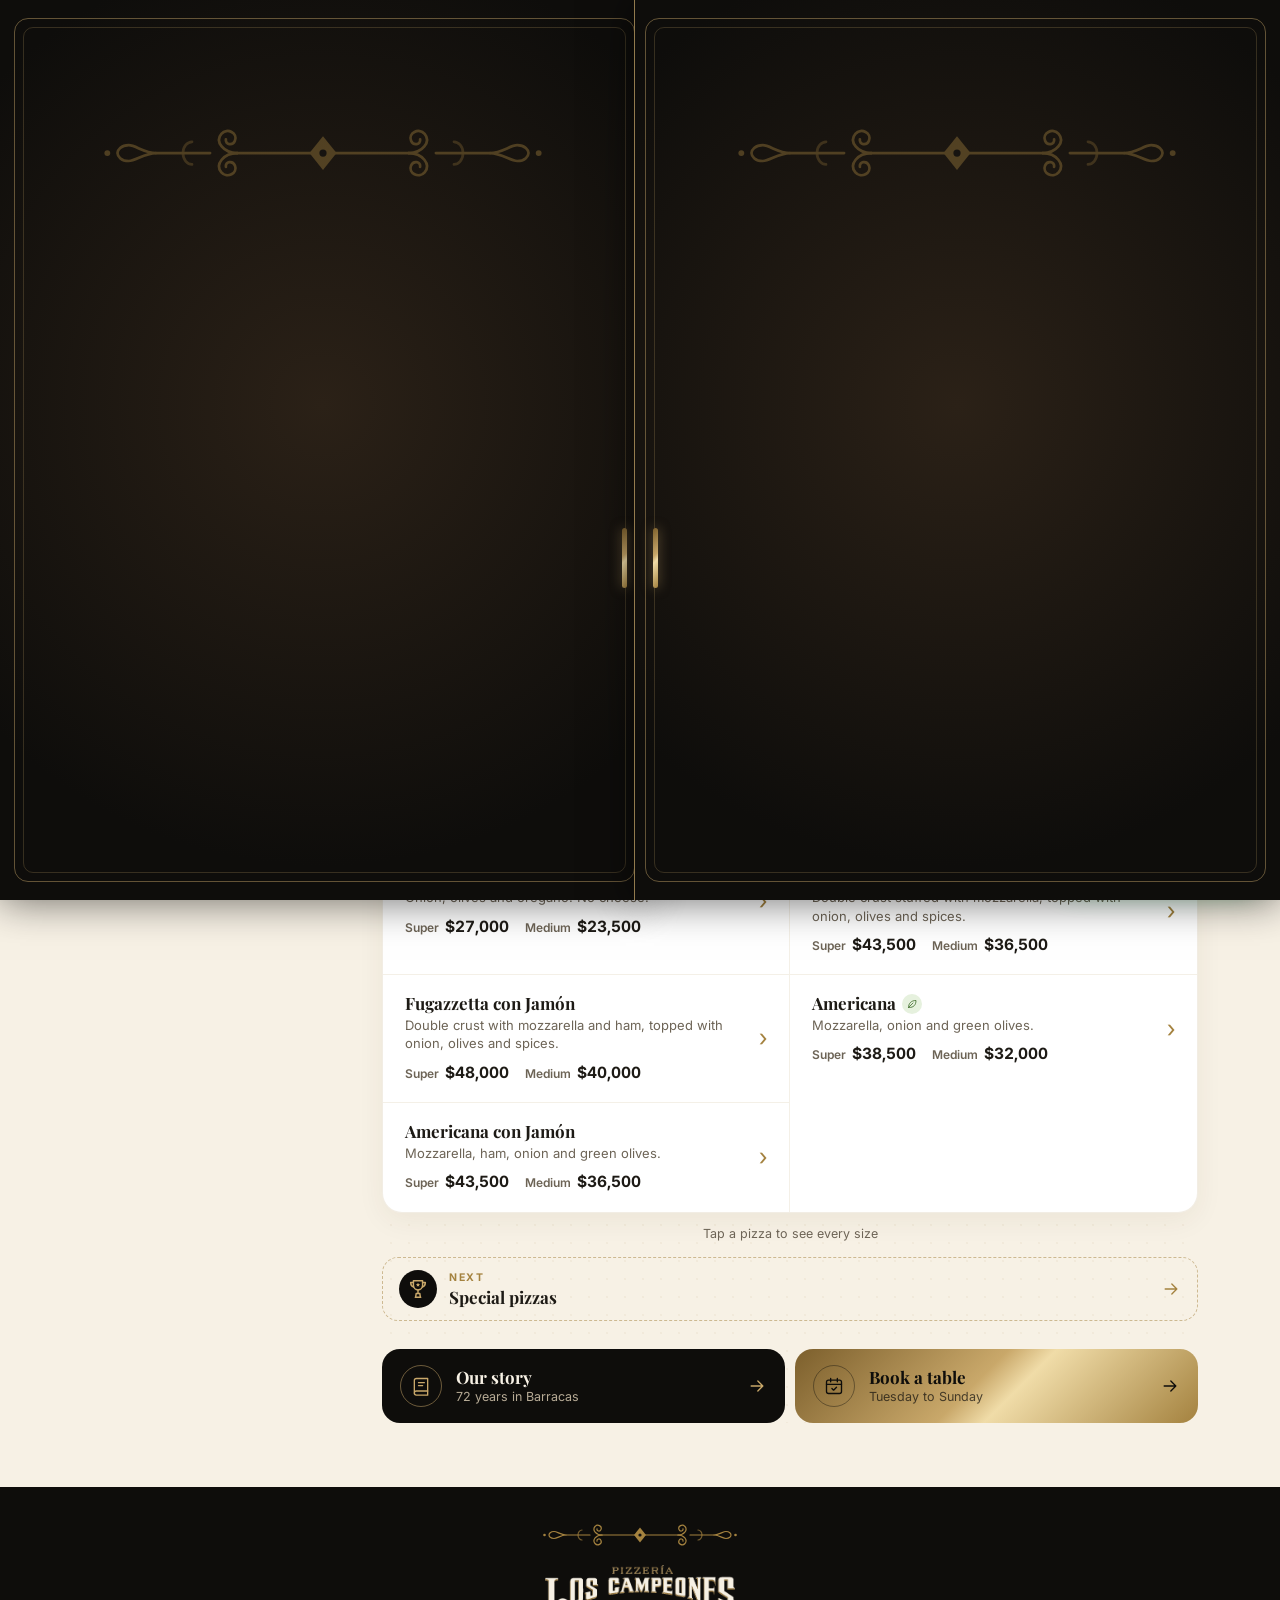
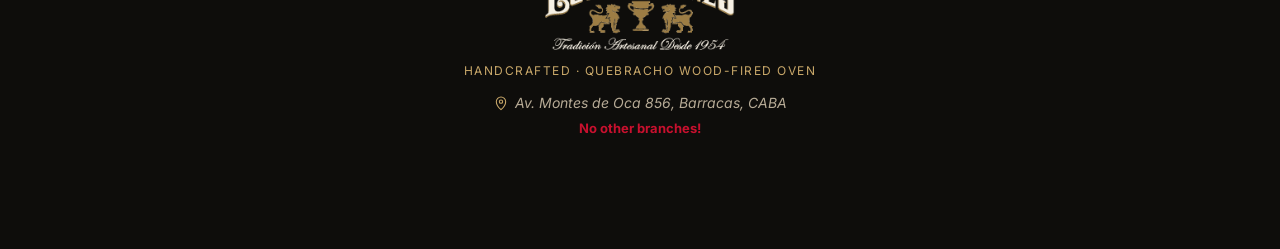
==== index.html @ a384d8ac "Primera versión carta Los Campeones" ====
<!DOCTYPE html>
<html lang="es">
<head>
  <meta charset="UTF-8" />
  <meta name="viewport" content="width=device-width, initial-scale=1.0, viewport-fit=cover" />
  <title>Pizzería Los Campeones · Pizza a la piedra en Barracas desde 1954 | Carta</title>
  <meta name="description" content="Carta de Pizzería Los Campeones, Barracas (CABA). Pizza a la piedra y al molde en horno a leña de quebracho desde 1954. Empanadas, calzones, fainá, menú del mediodía, delivery y reservas." />
  <link rel="canonical" href="https://www.pizzerialoscampeones.com/" />
  <meta name="robots" content="index, follow" />
  <meta name="theme-color" content="#0e0d0b" />

  <!-- Compartir en redes y WhatsApp -->
  <meta property="og:type" content="restaurant.restaurant" />
  <meta property="og:site_name" content="Pizzería Los Campeones" />
  <meta property="og:title" content="Pizzería Los Campeones · Tradición artesanal desde 1954" />
  <meta property="og:description" content="Pizza a la piedra y al molde en horno a leña de quebracho. Av. Montes de Oca 856, Barracas." />
  <meta property="og:url" content="https://www.pizzerialoscampeones.com/" />
  <meta property="og:image" content="https://www.pizzerialoscampeones.com/img/og-image.jpg" />
  <meta property="og:image:width" content="1200" />
  <meta property="og:image:height" content="630" />
  <meta property="og:locale" content="es_AR" />
  <meta property="og:locale:alternate" content="en_US" />
  <meta property="og:locale:alternate" content="pt_BR" />
  <meta name="twitter:card" content="summary_large_image" />

  <link rel="icon" type="image/png" href="img/favicon.png" />
  <link rel="apple-touch-icon" href="img/apple-touch-icon.png" />
  <link rel="manifest" href="manifest.webmanifest" />
  <link rel="preload" as="image" href="img/logo-negativo.png" />

  <link rel="preconnect" href="https://fonts.googleapis.com" />
  <link rel="preconnect" href="https://fonts.gstatic.com" crossorigin />
  <link href="https://fonts.googleapis.com/css2?family=Playfair+Display:wght@600;700;800&family=Pinyon+Script&family=Inter:wght@400;500;600;700&display=swap" rel="stylesheet" />
  <link rel="stylesheet" href="css/styles.css" />

  <!-- Datos estructurados para Google (ficha del restaurante) -->
  <script type="application/ld+json">
  {
    "@context": "https://schema.org",
    "@type": "Restaurant",
    "@id": "https://www.pizzerialoscampeones.com/#restaurant",
    "name": "Pizzería Los Campeones",
    "slogan": "Tradición Artesanal Desde 1954",
    "description": "Pizzería tradicional de Barracas desde 1954. Pizza a la piedra y al molde en horno a leña de quebracho, empanadas, calzones y fainá.",
    "url": "https://www.pizzerialoscampeones.com/",
    "logo": "https://www.pizzerialoscampeones.com/img/logo.png",
    "image": "https://www.pizzerialoscampeones.com/img/og-image.jpg",
    "telephone": "+54 11 4301-7813",
    "email": "pizzerialoscampeones@gmail.com",
    "foundingDate": "1954",
    "servesCuisine": ["Pizza", "Cocina argentina", "Empanadas"],
    "priceRange": "$$",
    "currenciesAccepted": "ARS",
    "paymentAccepted": "Efectivo, Tarjeta de débito, Tarjeta de crédito",
    "hasMenu": "https://www.pizzerialoscampeones.com/#carta",
    "acceptsReservations": "https://www.pizzerialoscampeones.com/reservar.html",
    "address": {
      "@type": "PostalAddress",
      "streetAddress": "Av. Montes de Oca 856",
      "addressLocality": "Barracas",
      "addressRegion": "Ciudad Autónoma de Buenos Aires",
      "addressCountry": "AR"
    },
    "hasMap": "https://maps.google.com/?q=Av.+Montes+de+Oca+856,+Barracas,+CABA",
    "openingHoursSpecification": [{
      "@type": "OpeningHoursSpecification",
      "dayOfWeek": ["Tuesday", "Wednesday", "Thursday", "Friday", "Saturday", "Sunday"],
      "opens": "08:00",
      "closes": "23:59"
    }]
  }
  </script>
</head>
<body class="locked page-menu">
  <a class="skip-link" href="#menu">Ir a la carta</a>

  <!-- ========== PUERTAS DE APERTURA (sobre la carga) ========== -->
  <div id="gate" class="gate" aria-hidden="true">
    <div class="gate-door gate-l"><span class="door-frame"></span><span class="door-filete" data-filete></span></div>
    <div class="gate-door gate-r"><span class="door-frame"></span><span class="door-filete" data-filete></span></div>
  </div>

  <!-- ========== PANTALLA 0 · CARGA ========== -->
  <div id="splash" class="splash" aria-hidden="true">
    <canvas class="ember-canvas" data-embers="strong"></canvas>
    <div class="shine-logo">
      <img src="img/logo-negativo.png" alt="" width="420" height="189" />
      <span class="shine"></span>
    </div>
  </div>

  <!-- ========== PANTALLA 1 · IDIOMAS ========== -->
  <section id="lang-screen" class="lang-screen" aria-label="Elegí tu idioma">
    <canvas class="ember-canvas" data-embers="strong" aria-hidden="true"></canvas>
    <img class="lang-logo" src="img/logo-negativo.png" alt="Pizzería Los Campeones" width="250" height="112" />
    <div class="lang-filete" data-filete></div>
    <p class="lang-title" id="lang-title"></p>
    <div class="lang-options" id="lang-options"></div>
  </section>

  <div id="doors" class="doors" aria-hidden="true">
    <div class="door door-l"><span class="door-frame"></span><span class="door-filete" data-filete></span></div>
    <div class="door door-r"><span class="door-frame"></span><span class="door-filete" data-filete></span></div>
    <img class="doors-logo" src="img/logo-negativo.png" alt="" width="320" height="144" />
  </div>

  <!-- Brasas delicadas de fondo en la carta -->
  <canvas class="ember-canvas ember-bg" data-embers="soft" aria-hidden="true"></canvas>

  <!-- ========== PANTALLA 2 · CARTA ========== -->
  <div id="app" class="app">
    <div id="scroll-bar" class="scroll-bar"></div>
    <header class="topbar" id="topbar"></header>

    <div class="menu-shell">
      <nav class="cats" id="cats" aria-label="Categorías de la carta">
        <div class="cats-track" id="cats-track" role="tablist"></div>
        <span class="cats-indicator" id="cats-indicator"></span>
      </nav>

      <main class="menu-panel" id="main">
        <h1 class="sr-only" data-i18n="h1">Pizzería Los Campeones · Carta</h1>
        <div class="subcats" id="subcats" role="tablist"></div>
        <div class="panel" id="panel" role="tabpanel" aria-live="polite">
          <header class="panel-head">
            <span class="panel-icon" id="panel-icon"></span>
            <div class="panel-titles">
              <h2 id="panel-title">Pizzas clásicas</h2>
              <p id="panel-note"></p>
            </div>
          </header>
          <div class="style-toggle" id="style-toggle" role="radiogroup"></div>
          <ul class="rows" id="rows"></ul>
          <p class="tap-hint" id="tap-hint" data-i18n="tapHint"></p>
          <button class="next-cat" id="next-cat"></button>
        </div>

        <div class="access">
          <a href="nosotros.html" class="access-card">
            <span class="access-ico" data-icon="book"></span>
            <span><b data-i18n="accessStory"></b><small data-i18n="accessStorySub"></small></span>
            <span class="access-arrow" data-icon="arrow"></span>
          </a>
          <a href="reservar.html" class="access-card access-gold access-book">
            <span class="access-ico" data-icon="calendar"></span>
            <span><b data-i18n="accessBook"></b><small data-i18n="accessBookSub"></small></span>
            <span class="access-arrow" data-icon="arrow"></span>
          </a>
        </div>
      </main>
    </div>

    <footer class="footer">
      <div data-filete class="footer-filete"></div>
      <img src="img/logo-negativo.png" alt="Pizzería Los Campeones" class="footer-logo" width="190" height="85" loading="lazy" />
      <p class="footer-note" data-i18n="footerNote"></p>
      <address class="footer-addr"><span data-icon="pin"></span><span id="footer-addr"></span></address>
      <p class="footer-small" data-i18n="noBranches"></p>
    </footer>

    <a class="wa-float" id="wa-float" target="_blank" rel="noopener" aria-label="WhatsApp">
      <span data-icon="whatsapp"></span><span class="wa-label" data-i18n="order"></span>
    </a>
    <nav class="bottom-nav" id="bottom-nav" aria-label="Navegación"></nav>
  </div>

  <!-- Ficha de la pizza -->
  <div class="sheet-bg" id="sheet-bg"></div>
  <div class="sheet" id="sheet" role="dialog" aria-modal="true" aria-label="Detalle"></div>

  <script src="js/data.js"></script>
  <script src="js/i18n.js"></script>
  <script src="js/icons.js"></script>
  <script src="js/common.js"></script>
  <script src="js/cart.js"></script>
  <script src="js/app.js"></script>
</body>
</html>
---- css/styles.css ----
/* =====================================================================
   PIZZERÍA LOS CAMPEONES · Estilos
   Negro y dorado (del logo) · rojo sólo en detalles · fileteado porteño
   ===================================================================== */
:root {
  --black: #0e0d0b;
  --black-2: #17140f;
  --ink: #1d1a15;
  --gold: #a4823f;
  --gold-2: #c9a86a;
  --gold-3: #e9d3a0;
  --gold-soft: #f1e6cc;
  --cream: #f7f1e5;
  --paper: #fbf8f1;
  --white: #ffffff;
  --muted: #6d6456;
  --muted-dark: #b7ab96;
  --red: #c8102e;
  --wa: #25d366;
  --radius: 18px;
  --top-h: 60px;
  --cats-h: 54px;
  --serif: "Playfair Display", Georgia, serif;
  --script: "Pinyon Script", cursive;
  --body: "Inter", system-ui, -apple-system, sans-serif;
  --ease: cubic-bezier(.2, .8, .2, 1);
  --gold-grad: linear-gradient(135deg, #7c5f2c 0%, #c9a86a 45%, #f0dca8 55%, #a4823f 100%);
}

* { box-sizing: border-box; margin: 0; padding: 0; }
html { -webkit-tap-highlight-color: transparent; scroll-padding-top: 130px; }
body { font-family: var(--body); color: var(--ink); background: var(--cream); line-height: 1.5; overflow-x: hidden; -webkit-font-smoothing: antialiased; }
body.locked { overflow: hidden; height: 100vh; }
img { max-width: 100%; display: block; }
a { color: inherit; text-decoration: none; }
button { font: inherit; color: inherit; }
svg { display: block; }

/* Fondo crema con textura de papel muy sutil */
.page-menu main, .about, .res-main {
  background-image: radial-gradient(rgba(164,130,63,.06) 1px, transparent 1px);
  background-size: 18px 18px;
}

/* ===================== PANTALLA 0 · CARGA ===================== */
.splash {
  position: fixed; inset: 0; z-index: 100; display: grid; place-items: center;
  background: radial-gradient(circle at 50% 55%, #2b2117 0%, var(--black) 65%);
  transition: opacity .5s var(--ease), transform .5s var(--ease);
}
.splash.out { opacity: 0; transform: scale(1.06); pointer-events: none; }
.shine-logo { position: relative; width: min(420px, 78vw); isolation: isolate; overflow: hidden; animation: logoIn .6s var(--ease) both; }
.shine-logo img { width: 100%; }
.shine {
  position: absolute; inset: 0;
  background: linear-gradient(105deg, transparent 35%, rgba(255, 226, 150, .95) 50%, transparent 65%);
  mix-blend-mode: color-dodge; transform: translateX(-120%);
  animation: shine .9s .15s var(--ease) forwards;
}

/* Brasas */
.embers { position: absolute; inset: 0; overflow: hidden; pointer-events: none; }
.embers::before, .embers::after {
  content: ""; position: absolute; left: 0; right: 0; bottom: -10px; height: 200%;
  background-image:
    radial-gradient(2px 2px at 12% 90%, #ffb347 60%, transparent), radial-gradient(1.5px 1.5px at 28% 70%, #ff8c2a 60%, transparent),
    radial-gradient(2px 2px at 47% 95%, #ffc56b 60%, transparent), radial-gradient(1.5px 1.5px at 63% 80%, #ff9d3b 60%, transparent),
    radial-gradient(2px 2px at 81% 88%, #ffb347 60%, transparent), radial-gradient(1.5px 1.5px at 92% 75%, #ff8c2a 60%, transparent);
  animation: embers 7s linear infinite; opacity: .6;
}
.embers::after { animation-duration: 10s; animation-delay: -4s; opacity: .35; transform: scaleX(-1); }

/* ===================== PANTALLA 1 · IDIOMAS ===================== */
.lang-screen {
  position: fixed; inset: 0; z-index: 90;
  display: flex; flex-direction: column; align-items: center; justify-content: center;
  gap: 14px; padding: 24px 16px;
  background: radial-gradient(circle at 50% 28%, #2b2117 0%, var(--black) 70%);
  color: var(--cream); opacity: 0; visibility: hidden;
  transition: opacity .45s var(--ease), transform .7s var(--ease);
}
.lang-screen.in { opacity: 1; visibility: visible; }
.lang-screen.out { opacity: 0; transform: scale(1.04); pointer-events: none; }
.lang-screen > * { position: relative; }

.lang-logo { width: min(250px, 58vw); opacity: 0; }
.lang-filete { width: 170px; color: var(--gold); opacity: 0; }
.lang-title { font-size: 12px; font-weight: 600; letter-spacing: 4px; text-transform: uppercase; color: var(--gold-2); opacity: 0; margin-bottom: 6px; }
.lang-screen.in .lang-logo { animation: rise .6s var(--ease) forwards; }
.lang-screen.in .lang-filete { animation: rise .6s .08s var(--ease) forwards; }
.lang-screen.in .lang-title { animation: rise .5s .14s var(--ease) forwards; }

.lang-options { display: flex; flex-direction: column; gap: 12px; width: 100%; max-width: 420px; }
.lang-opt {
  --fill-ms: 1150ms;
  position: relative; display: flex; align-items: center; gap: 14px;
  height: 70px; padding: 0 20px;
  border: 1.5px solid rgba(201, 168, 106, .3); border-radius: var(--radius);
  background: rgba(255, 255, 255, .035);
  font-size: 20px; font-weight: 600; letter-spacing: .3px;
  cursor: pointer; overflow: hidden; opacity: 0;
  transition: border-color .25s, background .25s, transform .2s, opacity .35s;
}
.lang-screen.in .lang-opt { animation: rise .5s calc(.22s + var(--i) * .08s) var(--ease) forwards; }
.lang-opt.suggested { border-color: rgba(201, 168, 106, .75); }
.lang-opt > *:not(.fill) { position: relative; z-index: 1; }

/* Bandera: sólo al pasar el mouse / apoyar el dedo */
.lang-flag {
  width: 34px; height: 23px; border-radius: 4px; overflow: hidden; flex: none;
  box-shadow: 0 2px 8px rgba(0,0,0,.45);
  transform: translateX(-56px) rotate(-14deg); opacity: 0;
  transition: transform .4s var(--ease), opacity .25s;
}
.lang-flag svg { width: 100%; height: 100%; }
.lang-name { transform: translateX(-48px); transition: transform .4s var(--ease); }
.lang-arrow { margin-inline-start: auto; font-size: 26px; color: var(--gold-2); transition: transform .25s, opacity .2s; }
.lang-opt:hover, .lang-opt:focus-visible { border-color: var(--gold); outline: none; background: rgba(164,130,63,.1); }
.lang-opt:hover .lang-flag, .lang-opt:focus-visible .lang-flag, .lang-opt:active .lang-flag, .lang-opt.picked .lang-flag { transform: none; opacity: 1; }
.lang-opt:hover .lang-name, .lang-opt:focus-visible .lang-name, .lang-opt:active .lang-name, .lang-opt.picked .lang-name { transform: none; }
.lang-opt:hover .lang-arrow { transform: translateX(4px); }
.lang-opt:active { transform: scale(.985); }

/* ---- La copa que se llena ---- */
.fill { position: absolute; inset: 0; z-index: 0; pointer-events: none; overflow: hidden; border-radius: inherit; }
/* líquido dorado que sube desde abajo, con ola arriba */
.fill::before {
  content: ""; position: absolute; left: 0; right: 0; bottom: 0; height: 100%;
  background: linear-gradient(180deg, rgba(240,220,168,.95), rgba(164,130,63,.95) 40%, #6f5426);
  transform: translateY(101%);
  transition: transform var(--fill-ms) cubic-bezier(.55, .1, .3, 1);
}
.fill-wave {
  position: absolute; left: -50%; width: 200%; height: 14px; bottom: 0;
  background: radial-gradient(10px 7px at 10px 7px, rgba(240,220,168,.95) 98%, transparent) 0 0 / 20px 14px repeat-x;
  transform: translateY(0);
  transition: bottom var(--fill-ms) cubic-bezier(.55, .1, .3, 1);
  animation: waveX .8s linear infinite; opacity: 0;
}
.lang-opt.picked .fill::before { transform: translateY(0); }
.lang-opt.picked .fill-wave { bottom: calc(100% - 7px); opacity: 1; }
.lang-opt.full .fill-wave { opacity: 0; transition: opacity .2s; }
.lang-opt.picked { color: var(--black); border-color: var(--gold-3); box-shadow: 0 0 0 1px rgba(233,211,160,.4), 0 10px 40px rgba(201,168,106,.35); transform: scale(1.03); }
.lang-opt.picked .lang-arrow { opacity: 0; }
.lang-opt.picked .lang-flag { animation: wave .7s ease-in-out; }

.lang-cup {
  position: absolute !important; right: 14px; top: 50%; width: 46px; height: 46px;
  transform: translateY(-50%) scale(.4); opacity: 0;
  transition: transform .45s var(--ease), opacity .3s;
}
.lang-opt.picked .lang-cup { transform: translateY(-50%) scale(1); opacity: 1; }
.trophy { width: 100%; height: 100%; color: var(--black); overflow: visible; }
.trophy .liquid { transform: translateY(58px); transition: transform var(--fill-ms) cubic-bezier(.55, .1, .3, 1); }
.lang-opt.picked .trophy .liquid { transform: translateY(6px); }
.trophy .wave { animation: waveCup .9s linear infinite; }
.trophy .bubbles circle { opacity: 0; }
.lang-opt.picked .trophy .bubbles circle { animation: bubble 1s ease-in infinite; }
.lang-opt.picked .trophy .bubbles circle:nth-child(2) { animation-delay: .3s; }
.lang-opt.picked .trophy .bubbles circle:nth-child(3) { animation-delay: .55s; }
.lang-opt.picked .trophy .bubbles circle:nth-child(4) { animation-delay: .8s; }
.trophy .gleam { opacity: 0; }
.lang-opt.full .trophy .gleam { animation: gleam .5s ease forwards; }
.lang-opt.full .trophy { animation: cupPop .45s var(--ease); }

/* tres estrellas (★★★) que aparecen al llenarse */
.cup-stars { position: absolute; left: 50%; top: -14px; display: flex; gap: 2px; transform: translateX(-50%); }
.cup-stars svg { width: 10px; height: 10px; color: var(--black); opacity: 0; transform: scale(0) translateY(6px); }
.lang-opt.full .cup-stars svg { animation: starPop .4s var(--ease) forwards; }
.lang-opt.full .cup-stars svg:nth-child(2) { animation-delay: .08s; }
.lang-opt.full .cup-stars svg:nth-child(3) { animation-delay: .16s; }
.cup-burst { position: absolute; inset: -10px; border-radius: 50%; border: 2px solid var(--gold-3); opacity: 0; }
.lang-opt.full .cup-burst { animation: burst .55s var(--ease); }
.lang-opt.full { animation: flash .35s ease; }

.lang-options.choosing .lang-opt:not(.picked) { opacity: .2 !important; transform: scale(.96); filter: blur(1px); }

/* ===================== PANTALLA 2 · CARTA ===================== */
.app.in:not(.no-anim) .topbar { animation: dropIn .6s .15s var(--ease) both; }
.app.in:not(.no-anim) .cats { animation: dropIn .6s .25s var(--ease) both; }

.scroll-bar {
  position: fixed; top: 0; left: 0; right: 0; height: 3px; z-index: 60;
  background: var(--gold-grad); transform-origin: left; transform: scaleX(0);
}

/* Cabecera */
.topbar {
  position: sticky; top: 0; z-index: 50;
  display: flex; align-items: center; gap: 8px;
  height: var(--top-h); padding: 0 12px 0 16px;
  background: rgba(14, 13, 11, .95); backdrop-filter: blur(12px); color: var(--cream);
}
.top-logo { position: relative; overflow: hidden; flex: none; }
.top-logo img { height: 40px; width: auto; }
.top-logo::after {
  content: ""; position: absolute; inset: 0;
  background: linear-gradient(105deg, transparent 40%, rgba(255,236,190,.55) 50%, transparent 60%);
  transform: translateX(-120%); animation: shineLoop 7s 2s infinite;
}
.top-status { margin-inline-start: auto; min-width: 0; }
.status { display: inline-flex; align-items: center; gap: 6px; font-size: 12px; color: var(--muted-dark); white-space: nowrap; }
.status i { width: 8px; height: 8px; border-radius: 50%; flex: none; }
.status b { color: var(--cream); font-weight: 600; }
.status.is-open i { background: #3ddc84; box-shadow: 0 0 0 0 rgba(61,220,132,.6); animation: dot 2s infinite; }
.status.is-closed i { background: var(--red); }
@media (max-width: 460px) { .status > span { display: none; } }

.icon-btn {
  width: 40px; height: 40px; border-radius: 50%; flex: none;
  display: grid; place-items: center; cursor: pointer;
  background: rgba(255,255,255,.07); color: var(--gold-2); border: 1px solid rgba(201,168,106,.25);
}
.icon-btn svg { width: 18px; height: 18px; }

/* Selector de idioma */
.lang-picker { position: relative; flex: none; }
.lp-current {
  display: flex; align-items: center; gap: 6px; height: 40px; padding: 0 12px;
  border-radius: 999px; border: 1px solid rgba(201,168,106,.5); background: transparent; color: var(--cream);
  font-weight: 600; font-size: 13px; cursor: pointer;
}
.lp-flag { width: 22px; height: 15px; border-radius: 3px; overflow: hidden; display: inline-block; flex: none; }
.lp-flag svg { width: 100%; height: 100%; }
.lp-caret { font-size: 10px; transition: transform .2s; opacity: .7; }
.lang-picker.open .lp-caret { transform: rotate(180deg); }
.lp-menu {
  position: absolute; right: 0; top: calc(100% + 8px); min-width: 180px; z-index: 5;
  background: var(--white); color: var(--ink); border-radius: 14px; padding: 6px;
  box-shadow: 0 16px 40px rgba(0,0,0,.25);
  opacity: 0; transform: translateY(-8px) scale(.96); transform-origin: top right;
  pointer-events: none; transition: all .2s var(--ease);
}
.lang-picker.open .lp-menu { opacity: 1; transform: none; pointer-events: auto; }
.lp-menu button {
  display: flex; align-items: center; gap: 10px; width: 100%; padding: 11px 12px;
  border: none; background: none; border-radius: 10px; font-size: 15px; font-weight: 500; cursor: pointer; text-align: left;
}
.lp-menu button:hover { background: var(--cream); }
.lp-menu button.active { background: var(--gold-soft); font-weight: 700; }

/* Barra de categorías */
.cats {
  position: sticky; top: var(--top-h); z-index: 40; height: var(--cats-h);
  background: rgba(14, 13, 11, .95); backdrop-filter: blur(12px);
  border-bottom: 1px solid rgba(201,168,106,.2);
}
.cats-track { display: flex; gap: 4px; height: 100%; align-items: center; padding: 0 12px; overflow-x: auto; scrollbar-width: none; }
.cats-track::-webkit-scrollbar { display: none; }
.cat {
  display: flex; align-items: center; gap: 7px; flex: none;
  height: 38px; padding: 0 14px; border: none; border-radius: 999px; background: none;
  font-weight: 600; font-size: 14px; color: var(--muted-dark); cursor: pointer;
  position: relative; z-index: 1; transition: color .25s;
}
.cat i { width: 18px; height: 18px; display: block; }
.cat i svg { width: 100%; height: 100%; }
.cat.active { color: var(--black); }
.cats-indicator {
  position: absolute; left: 0; top: 8px; height: 38px; border-radius: 999px;
  background: var(--gold-grad); box-shadow: 0 0 16px rgba(201,168,106,.4);
  transition: transform .4s var(--ease), width .4s var(--ease);
}
.cats-divider { flex: none; width: 1px; height: 24px; margin: 0 8px; background: rgba(201,168,106,.35); }
.cat-link { border: 1px solid rgba(201,168,106,.55); color: var(--gold-2); }
.cat-link:hover { background: rgba(164,130,63,.15); }
.cat-book { background: rgba(164,130,63,.18); }

/* Cabecera de la carta + podio */
.menu-hero {
  position: relative; overflow: hidden;
  background: radial-gradient(circle at 50% 0%, #2b2117 0%, var(--black) 60%);
  color: var(--cream); padding: 22px 0 34px; border-radius: 0 0 32px 32px;
}
.menu-hero > * { position: relative; }
.menu-hero-script { font: 46px/1.05 var(--script); color: var(--gold-2); text-align: center; }
.hero-filete { width: 190px; margin: 6px auto 0; color: var(--gold); }
.hero-banners { width: min(760px, 100% - 32px); margin: 14px auto 0; display: grid; gap: 8px; }
.hero-banners:empty { display: none; }
.banner {
  display: flex; align-items: center; gap: 10px; width: 100%;
  padding: 12px 16px; border-radius: 14px; font-weight: 600; font-size: 14px; text-align: left;
  border: 1px solid rgba(201,168,106,.4); background: rgba(164,130,63,.14); color: var(--gold-3); cursor: pointer;
  position: relative; overflow: hidden;
}
.banner i { width: 20px; height: 20px; flex: none; }
.banner span { margin-inline-start: auto; font-size: 20px; }
.banner::after {
  content: ""; position: absolute; inset: 0;
  background: linear-gradient(105deg, transparent 40%, rgba(233,211,160,.25) 50%, transparent 60%);
  animation: shineLoop 5s infinite;
}
.banner-promo { border-color: rgba(200,16,46,.5); background: rgba(200,16,46,.15); color: #ffd9d9; cursor: default; }

.podium-head { display: flex; align-items: center; gap: 12px; width: min(760px, 100% - 32px); margin: 26px auto 16px; }
.podium-icon { width: 40px; height: 40px; padding: 8px; border-radius: 50%; border: 1px solid rgba(201,168,106,.5); color: var(--gold-2); flex: none; }
.podium-head h2 { font: 700 24px/1.1 var(--serif); color: var(--cream); }
.podium-head p { font-size: 13px; color: var(--muted-dark); }

.podium {
  display: grid; grid-template-columns: 1fr 1.15fr 1fr; align-items: end; gap: 10px;
  width: min(560px, 100% - 24px); margin: 0 auto;
}
.step {
  display: flex; flex-direction: column; align-items: center; text-align: center;
  background: none; border: none; cursor: pointer; color: var(--cream);
  opacity: 0; animation: rise .6s calc(.4s + var(--i) * .12s) var(--ease) forwards;
}
.app.no-anim .step { animation-delay: 0s; }
.step-photo { position: relative; width: 100%; aspect-ratio: 1; margin-bottom: 8px; }
.step-photo .ph { width: 100%; height: 100%; border-radius: 50%; box-shadow: 0 0 0 2px var(--black), 0 0 0 3.5px var(--gold); transition: transform .3s var(--ease); }
.step:hover .ph { transform: translateY(-4px) rotate(-3deg); }
.medal {
  position: absolute; right: -2px; top: -2px; width: 32px; height: 32px; border-radius: 50%;
  display: grid; place-items: center; font: 800 12px var(--serif); color: var(--black);
  box-shadow: 0 4px 10px rgba(0,0,0,.4), inset 0 0 0 2px rgba(255,255,255,.35);
}
.medal-1 { background: linear-gradient(135deg, #fff1bd, #d9ae4a 50%, #9b7424); width: 38px; height: 38px; font-size: 14px; }
.medal-2 { background: linear-gradient(135deg, #ffffff, #c4c7cc 50%, #83878e); }
.medal-3 { background: linear-gradient(135deg, #ffd9b8, #c27d45 50%, #7d4a22); }
.step-name { font: 700 14px/1.2 var(--serif); }
.step-price { font-size: 12px; color: var(--gold-2); font-weight: 600; margin-top: 2px; }
.step-base {
  display: grid; place-items: center; width: 100%; margin-top: 10px;
  background: linear-gradient(180deg, rgba(164,130,63,.35), rgba(164,130,63,.08));
  border: 1px solid rgba(201,168,106,.35); border-bottom: none; border-radius: 10px 10px 0 0;
  font: 800 20px var(--serif); color: var(--gold-2);
}
.step-1 .step-base { height: 64px; }
.step-2 .step-base { height: 44px; }
.step-3 .step-base { height: 30px; }
.step-1 .step-name { font-size: 16px; }

/* Carta */
.menu-main { width: min(820px, 100%); margin: 0 auto; padding: 8px 16px 110px; }
.menu-section { padding-top: 34px; }
.menu-title { display: flex; align-items: center; gap: 12px; padding-bottom: 12px; margin-bottom: 14px; border-bottom: 1px solid rgba(164,130,63,.3); position: relative; }
.menu-title::after { content: ""; position: absolute; left: 0; bottom: -2px; width: 60px; height: 3px; border-radius: 2px; background: var(--gold-grad); }
.mt-icon { width: 42px; height: 42px; padding: 9px; border-radius: 50%; background: var(--black); color: var(--gold-2); flex: none; }
.menu-title h2 { font: 700 26px/1.1 var(--serif); }
.menu-title small { margin-inline-start: auto; font-size: 11px; font-weight: 700; letter-spacing: 1.5px; text-transform: uppercase; color: var(--muted); }

/* Tarjeta de pizza */
.pizzas { display: grid; gap: 14px; }
.pizzas > * { min-width: 0; }
.pizza {
  background: var(--white); border-radius: var(--radius); padding: 14px;
  box-shadow: 0 1px 2px rgba(0,0,0,.04), 0 6px 20px rgba(60,45,20,.06);
  border: 1px solid rgba(164,130,63,.12); cursor: pointer;
  transition: transform .25s var(--ease), box-shadow .25s;
}
.pizza:hover { transform: translateY(-3px); box-shadow: 0 14px 34px rgba(60,45,20,.12); }
.pizza:focus-visible { outline: 2px solid var(--gold); }
.pizza-top { display: flex; gap: 14px; }
.pizza-img { width: 92px; height: 92px; border-radius: 50%; }
.pizza-info { flex: 1; min-width: 0; }
.pizza h3 { font: 700 19px/1.2 var(--serif); margin-bottom: 3px; }
.pizza p { font-size: 13.5px; color: var(--muted); line-height: 1.45; }
.tags { display: flex; flex-wrap: wrap; gap: 6px; margin-top: 8px; }
.tags:empty { display: none; }
.tag { display: inline-flex; align-items: center; gap: 4px; font-size: 11px; font-weight: 600; padding: 3px 8px 3px 6px; border-radius: 999px; }
.tag i { width: 12px; height: 12px; }
.tag-star { background: var(--black); color: var(--gold-3); }
.tag-veggie { background: #e6f1de; color: #3b6a28; }
.tag-spicy { background: #fde4e4; color: var(--red); }
.tag-gf { background: #efe7d7; color: #7a5f2e; }

.sizes { display: grid; grid-template-columns: repeat(auto-fit, minmax(150px, 1fr)); gap: 10px; margin-top: 14px; }
.size-group { background: var(--paper); border: 1px solid rgba(164,130,63,.18); border-radius: 12px; padding: 8px 10px 6px; }
.sg-title { display: block; font-size: 10px; font-weight: 700; letter-spacing: 1.8px; text-transform: uppercase; color: var(--gold); margin-bottom: 4px; }
.size { display: flex; align-items: center; justify-content: space-between; gap: 8px; padding: 4px 0; }
.size + .size { border-top: 1px dashed rgba(164,130,63,.25); }
.size-name { font-size: 13.5px; font-weight: 600; }
.size-name small { display: block; font-weight: 400; color: var(--muted); font-size: 11px; line-height: 1.1; }
.size b { font-size: 15px; font-variant-numeric: tabular-nums; }

/* Listas estilo carta clásica */
.list-note { font-size: 13.5px; color: var(--muted); font-style: italic; margin: -4px 0 12px; }
.list { list-style: none; background: var(--white); border-radius: var(--radius); padding: 6px 18px; border: 1px solid rgba(164,130,63,.12); box-shadow: 0 6px 20px rgba(60,45,20,.05); }
.list li { display: flex; align-items: baseline; gap: 8px; padding: 11px 0; }
.list li + li { border-top: 1px solid rgba(164,130,63,.1); }
.li-name { font-weight: 600; font-size: 15px; }
.li-name small { display: block; font-weight: 400; font-size: 12px; color: var(--muted); }
.li-dots { flex: 1; border-bottom: 1.5px dotted rgba(164,130,63,.45); transform: translateY(-4px); min-width: 16px; }
.list b { font-size: 15px; font-variant-numeric: tabular-nums; }
.list li.featured .li-name, .list li.featured b { color: var(--gold); }
.section-list .list { max-width: 620px; }

/* Recuadro de foto mientras no hay foto */
.ph { position: relative; overflow: hidden; flex: none; background: radial-gradient(circle at 35% 30%, #3a2e1d, #17140f 75%); }
.ph-icon { position: absolute; inset: 0; display: grid; place-items: center; color: var(--gold); opacity: .55; }
.ph-icon svg { width: 40%; height: 40%; }
.ph img { position: relative; width: 100%; height: 100%; object-fit: cover; }

/* Tarjetas finales */
.story-card, .book-card { position: relative; margin-top: 48px; border-radius: 26px; padding: 34px 26px 30px; text-align: center; overflow: hidden; }
.story-card { background: radial-gradient(circle at 50% 0%, #2b2117, var(--black) 70%); color: var(--cream); }
.story-card h2, .book-card h2 { font: 700 28px/1.15 var(--serif); margin: 6px 0 10px; }
.story-card p:not(.eyebrow) { color: var(--muted-dark); max-width: 520px; margin: 0 auto 20px; }
.eyebrow { font-size: 11px; font-weight: 700; letter-spacing: 3px; text-transform: uppercase; color: var(--gold-2); }
.frame-corner { position: absolute; width: 34px; height: 34px; color: var(--gold); opacity: .8; }
.frame-corner::before { content: ""; position: absolute; inset: 0; border: 1.5px solid currentColor; border-right: none; border-bottom: none; border-radius: 14px 0 0 0; }
.frame-corner::after { content: ""; position: absolute; inset: 6px; border: 1px solid currentColor; border-right: none; border-bottom: none; border-radius: 10px 0 0 0; opacity: .6; }
.frame-corner.tl { left: 12px; top: 12px; }
.frame-corner.tr { right: 12px; top: 12px; transform: scaleX(-1); }
.frame-corner.bl { left: 12px; bottom: 12px; transform: scaleY(-1); }
.frame-corner.br { right: 12px; bottom: 12px; transform: scale(-1); }
.story-seal {
  width: 92px; height: 92px; margin: 0 auto 14px; border-radius: 50%;
  display: flex; flex-direction: column; align-items: center; justify-content: center;
  border: 2px solid var(--gold); box-shadow: inset 0 0 0 4px var(--black), inset 0 0 0 5px rgba(201,168,106,.5);
  color: var(--gold-3);
}
.seal-num { font: 800 32px/1 var(--serif); }
.seal-txt { font-size: 10px; letter-spacing: 2px; text-transform: uppercase; }
.seal-stars { font-size: 9px; letter-spacing: 3px; color: var(--red); margin-top: 2px; }
.argento-icons { display: flex; justify-content: center; gap: 18px; margin: 0 0 22px; color: var(--gold); }
.argento-icons span { width: 26px; height: 26px; opacity: .85; }

.book-card { background: var(--gold-grad); color: var(--black); margin-top: 16px; }
.book-card .eyebrow { color: rgba(14,13,11,.7); }
.book-card p:not(.eyebrow) { max-width: 460px; margin: 0 auto 20px; color: rgba(14,13,11,.8); }
.book-icon { display: block; width: 46px; height: 46px; padding: 10px; margin: 0 auto 10px; border-radius: 50%; background: var(--black); color: var(--gold-2); }

/* Botones */
.btn {
  display: inline-flex; align-items: center; justify-content: center; gap: 10px;
  padding: 14px 26px; border-radius: 999px; border: none; cursor: pointer;
  font-weight: 600; font-size: 15px; transition: transform .15s, box-shadow .2s;
}
.btn:hover { transform: translateY(-2px); box-shadow: 0 10px 24px rgba(0,0,0,.2); }
.btn:active { transform: scale(.97); }
.btn svg { width: 20px; height: 20px; }
.btn-ico { width: 18px; height: 18px; }
.btn-gold { background: var(--gold-grad); color: var(--black); }
.btn-dark { background: var(--black); color: var(--gold-3); }
.btn-wa { background: var(--wa); color: var(--white); }
.btn-block { width: 100%; }

/* Pie */
.footer { background: var(--black); color: var(--cream); text-align: center; padding: 36px 16px 110px; }
.footer-filete { width: 200px; margin: 0 auto 18px; color: var(--gold); }
.footer-logo { width: 190px; margin: 0 auto 12px; }
.footer-note { font-size: 12px; letter-spacing: 1.5px; text-transform: uppercase; color: var(--gold-2); }
.footer-addr { display: flex; align-items: center; justify-content: center; gap: 6px; margin-top: 12px; font-size: 14px; color: var(--muted-dark); }
.footer-addr [data-icon] { width: 16px; height: 16px; color: var(--gold-2); }
.footer-small { margin-top: 6px; font-size: 13px; font-weight: 700; color: var(--red); }

/* WhatsApp flotante */
.wa-float {
  position: fixed; right: 16px; bottom: calc(16px + env(safe-area-inset-bottom)); z-index: 55;
  display: flex; align-items: center; gap: 8px; height: 56px; padding: 0 20px 0 16px; border-radius: 999px;
  background: var(--wa); color: var(--white); font-weight: 600; font-size: 15px;
  box-shadow: 0 8px 24px rgba(37,211,102,.4); animation: pulse 2.6s infinite;
  transition: padding .3s var(--ease), gap .3s;
}
.wa-float [data-icon] { width: 26px; height: 26px; flex: none; }
.wa-label { white-space: nowrap; overflow: hidden; max-width: 200px; transition: max-width .3s var(--ease), opacity .3s; }
body.scrolled .wa-float { padding: 0 15px; gap: 0; }
body.scrolled .wa-label { max-width: 0; opacity: 0; }

/* Ficha de pizza */
.sheet-bg { position: fixed; inset: 0; z-index: 70; background: rgba(0,0,0,.55); backdrop-filter: blur(2px); opacity: 0; pointer-events: none; transition: opacity .3s; }
.sheet {
  position: fixed; left: 50%; bottom: 0; z-index: 71; width: min(560px, 100%); max-height: 92vh; overflow: auto;
  background: var(--white); border-radius: 26px 26px 0 0;
  transform: translate(-50%, 102%); transition: transform .45s var(--ease);
}
body.sheet-open { overflow: hidden; }
body.sheet-open .sheet-bg { opacity: 1; pointer-events: auto; }
body.sheet-open .sheet { transform: translate(-50%, 0); }
.sheet-handle { position: absolute; top: 8px; left: 50%; width: 40px; height: 4px; margin-left: -20px; border-radius: 4px; background: rgba(255,255,255,.6); z-index: 2; }
.sheet-img { width: 100%; aspect-ratio: 16 / 11; }
.sheet-close { position: absolute; top: 14px; right: 14px; z-index: 2; width: 38px; height: 38px; padding: 10px; border-radius: 50%; border: none; cursor: pointer; background: rgba(255,255,255,.92); }
.sheet-body { padding: 18px 22px calc(24px + env(safe-area-inset-bottom)); }
.sheet-body .tags { margin: 0 0 8px; }
.sheet-body h3 { font: 800 30px/1.1 var(--serif); margin-bottom: 6px; }
.sheet-body > p { color: var(--muted); }
.sheet-filete { width: 150px; margin: 16px auto 10px; color: var(--gold); }
.sheet-label { font-size: 11px; font-weight: 700; letter-spacing: 2px; text-transform: uppercase; color: var(--gold); margin-bottom: 8px; }
.size-pick { display: grid; grid-template-columns: 1fr 1fr; gap: 8px; margin-bottom: 16px; }
.sp { position: relative; display: flex; flex-direction: column; padding: 10px 12px; border-radius: 14px; border: 1.5px solid rgba(164,130,63,.25); cursor: pointer; transition: all .2s; }
.sp input { position: absolute; opacity: 0; }
.sp-style { font-size: 10px; font-weight: 700; letter-spacing: 1.2px; text-transform: uppercase; color: var(--muted); }
.sp-name { font-weight: 600; font-size: 14px; }
.sp-name small { color: var(--muted); font-weight: 400; }
.sp b { font-size: 17px; margin-top: 2px; }
.sp.on { border-color: var(--gold); background: var(--gold-soft); box-shadow: 0 0 0 1px var(--gold); }
.allergy { font-size: 12px; color: var(--muted); text-align: center; margin-top: 10px; }

/* Ornamentos */
.filete { width: 100%; height: auto; }

/* ===================== PÁGINAS INTERNAS ===================== */
.subbar {
  position: sticky; top: 0; z-index: 50; display: flex; align-items: center; gap: 10px;
  height: var(--top-h); padding: 0 12px 0 8px; background: rgba(14,13,11,.95); backdrop-filter: blur(12px); color: var(--cream);
}
.back-btn { display: flex; align-items: center; gap: 4px; font-weight: 600; font-size: 14px; padding: 8px; margin-inline-end: auto; color: var(--gold-3); }
.back-btn [data-icon] { width: 20px; height: 20px; }
.sub-hero {
  position: relative; overflow: hidden; text-align: center; color: var(--cream);
  background: radial-gradient(circle at 50% 20%, #2b2117 0%, var(--black) 70%);
  padding: 34px 16px 44px; border-radius: 0 0 32px 32px;
}
.sub-hero > * { position: relative; }
.sub-hero .logo { width: min(320px, 76vw); margin: 0 auto 14px; }
.sub-hero h1 { font: 800 34px/1.1 var(--serif); }
.sub-hero .sub-script { font: 40px/1 var(--script); color: var(--gold-2); }
.sub-hero .hero-filete { margin-top: 10px; }
.sub-hero p { color: var(--muted-dark); max-width: 420px; margin: 8px auto 0; }

/* ----- Conocenos ----- */
.about { width: min(820px, 100%); margin: 0 auto; padding: 8px 16px 60px; }
.about-text { padding: 34px 0 6px; font-size: 17px; line-height: 1.7; }
.about-text p { margin-bottom: 18px; }
.about-text p:first-child::first-letter { font: 800 64px/.8 var(--serif); float: left; margin: 8px 12px 0 0; color: var(--gold); }
.stats { display: grid; grid-template-columns: repeat(3, 1fr); gap: 10px; margin: 16px 0 44px; }
.stat { background: var(--white); border-radius: var(--radius); padding: 20px 8px; text-align: center; border: 1px solid rgba(164,130,63,.15); }
.stat .num { display: block; font: 800 32px var(--serif); color: var(--gold); }
.stat .lbl { font-size: 12px; color: var(--muted); }
.barrio { position: relative; background: var(--black); color: var(--cream); border-radius: 26px; padding: 32px 24px; text-align: center; margin-bottom: 44px; overflow: hidden; }
.barrio h2 { font: 700 26px var(--serif); margin: 12px 0 8px; }
.barrio p { color: var(--muted-dark); max-width: 480px; margin: 0 auto; }
.barrio .argento-icons { margin: 0; }
.barrio .argento-icons span { width: 34px; height: 34px; }
.section-title { font: 700 28px var(--serif); margin: 0 0 16px; display: flex; align-items: center; gap: 12px; }
.section-title::after { content: ""; flex: 1; height: 1px; background: rgba(164,130,63,.35); }
.gallery { display: grid; grid-template-columns: repeat(3, 1fr); grid-auto-rows: 160px; gap: 10px; margin-bottom: 48px; }
.gallery figure { position: relative; border-radius: 16px; overflow: hidden; }
.gallery figure:first-child { grid-column: span 2; grid-row: span 2; }
.gallery .ph { width: 100%; height: 100%; }
.gallery figcaption { position: absolute; left: 0; right: 0; bottom: 0; padding: 12px 14px; background: linear-gradient(transparent, rgba(0,0,0,.75)); color: var(--cream); font-size: 13px; }
.info-grid { display: grid; grid-template-columns: repeat(2, 1fr); gap: 12px; margin-bottom: 48px; }
.info-card { background: var(--white); border-radius: var(--radius); padding: 22px; border: 1px solid rgba(164,130,63,.15); }
.info-card h3 { display: flex; align-items: center; gap: 8px; font: 700 18px var(--serif); margin-bottom: 10px; }
.info-card h3 [data-icon] { width: 22px; height: 22px; color: var(--gold); }
.info-card p, .info-card li { font-size: 14.5px; }
.info-card ul { list-style: none; }
.info-card li a { display: block; padding: 3px 0; }
.info-card .closed { color: var(--red); font-weight: 600; font-size: 13px; margin-top: 4px; }
.link { display: inline-flex; align-items: center; gap: 6px; margin-top: 10px; color: var(--gold); font-weight: 700; font-size: 14px; }
.faq details { background: var(--white); border-radius: 16px; margin-bottom: 10px; padding: 16px 20px; border: 1px solid rgba(164,130,63,.12); }
.faq summary { cursor: pointer; font-weight: 600; list-style: none; display: flex; justify-content: space-between; gap: 12px; }
.faq summary::-webkit-details-marker { display: none; }
.faq summary::after { content: "+"; color: var(--gold); font-size: 24px; line-height: 1; transition: transform .25s; }
.faq details[open] summary::after { transform: rotate(45deg); }
.faq details p { margin-top: 10px; color: var(--muted); font-size: 14.5px; }
.thanks { position: relative; margin: 52px 0 10px; padding: 40px 24px; border-radius: 26px; text-align: center; background: var(--gold-grad); color: var(--black); overflow: hidden; }
.thanks .script { font: 38px var(--script); margin-bottom: 6px; }
.thanks h2 { font: 800 28px var(--serif); margin-bottom: 10px; }
.thanks p { max-width: 480px; margin: 0 auto 22px; }
.thanks .btns { display: flex; gap: 10px; justify-content: center; flex-wrap: wrap; }
.socials { display: flex; justify-content: center; gap: 10px; }
.socials a { width: 48px; height: 48px; padding: 12px; border-radius: 50%; background: var(--black); color: var(--gold-3); }

/* ----- Reservar ----- */
.res-main { width: min(620px, 100%); margin: 0 auto; padding: 24px 16px 80px; }
.res-form { background: var(--white); border-radius: 24px; padding: 22px; border: 1px solid rgba(164,130,63,.15); box-shadow: 0 10px 30px rgba(60,45,20,.07); }
.field { margin-bottom: 20px; }
.field > label, .field-label { display: flex; align-items: center; gap: 8px; font-size: 11px; font-weight: 700; letter-spacing: 1.8px; text-transform: uppercase; color: var(--gold); margin-bottom: 8px; }
.field-label [data-icon] { width: 16px; height: 16px; }
.input {
  width: 100%; height: 50px; padding: 0 16px; border-radius: 14px; border: 1.5px solid rgba(164,130,63,.3);
  background: var(--paper); font: 500 16px var(--body); color: var(--ink); outline: none; transition: border-color .2s, box-shadow .2s;
}
.input:focus { border-color: var(--gold); box-shadow: 0 0 0 3px rgba(164,130,63,.15); }
textarea.input { height: 90px; padding: 12px 16px; resize: vertical; }
.phone-row { display: flex; gap: 8px; }
.phone-row .prefix { width: 80px; flex: none; text-align: center; }
.field.error .input, .field.error .chips, .field.error .people { border-color: var(--red); box-shadow: 0 0 0 3px rgba(200,16,46,.12); }
.people { display: flex; align-items: center; justify-content: space-between; height: 56px; padding: 0 8px; border-radius: 14px; border: 1.5px solid rgba(164,130,63,.3); background: var(--paper); }
.people button { width: 42px; height: 42px; border-radius: 50%; border: none; background: var(--black); color: var(--gold-3); font-size: 22px; cursor: pointer; }
.people button:disabled { opacity: .3; cursor: default; }
.people output { font: 800 26px var(--serif); display: flex; align-items: baseline; gap: 8px; }
.people output small { font: 500 13px var(--body); color: var(--muted); }
.hint { font-size: 13px; color: var(--muted); margin-top: 8px; }
.hint a { color: var(--gold); font-weight: 700; }
.days { display: flex; gap: 8px; overflow-x: auto; scrollbar-width: none; padding: 2px 2px 6px; scroll-snap-type: x mandatory; }
.days::-webkit-scrollbar { display: none; }
.day {
  flex: none; width: 64px; padding: 10px 0; border-radius: 14px; border: 1.5px solid rgba(164,130,63,.25); background: var(--paper);
  display: flex; flex-direction: column; align-items: center; gap: 2px; cursor: pointer; scroll-snap-align: start; transition: all .2s;
}
.day small { font-size: 10px; font-weight: 700; letter-spacing: 1px; text-transform: uppercase; color: var(--muted); }
.day b { font: 800 22px/1 var(--serif); }
.day span { font-size: 11px; color: var(--muted); }
.day.on { background: var(--black); border-color: var(--black); color: var(--gold-3); }
.day.on small, .day.on span { color: var(--gold-2); }
.day:disabled { opacity: .35; cursor: not-allowed; text-decoration: line-through; }
.chips { display: flex; flex-wrap: wrap; gap: 8px; border-radius: 14px; }
.chip { padding: 10px 14px; border-radius: 999px; border: 1.5px solid rgba(164,130,63,.3); background: var(--paper); font-weight: 600; font-size: 14px; cursor: pointer; transition: all .2s; }
.chip.on { background: var(--black); border-color: var(--black); color: var(--gold-3); }
.chip:disabled { opacity: .3; cursor: not-allowed; }
.times { display: grid; grid-template-columns: repeat(4, 1fr); gap: 8px; }
.times .chip { padding: 10px 0; text-align: center; font-variant-numeric: tabular-nums; }
.summary { display: flex; align-items: center; gap: 12px; padding: 14px 16px; border-radius: 16px; background: var(--black); color: var(--cream); margin-bottom: 14px; font-size: 14px; }
.summary [data-icon] { width: 24px; height: 24px; color: var(--gold-2); flex: none; }
.summary b { color: var(--gold-3); }
.summary > svg { width: 24px; height: 24px; color: var(--gold-2); flex: none; }
.status-light { color: var(--muted); }
.status-light b { color: var(--ink); }
.form-error { color: var(--red); font-size: 13px; font-weight: 600; text-align: center; margin-top: 10px; min-height: 1em; }
.res-done { display: none; text-align: center; background: var(--white); border-radius: 24px; padding: 40px 24px; border: 1px solid rgba(164,130,63,.15); }
.res-done.show { display: block; animation: rise .5s var(--ease); }
.res-done .done-cup { width: 80px; height: 80px; margin: 0 auto 16px; color: var(--gold); }
.res-done h2 { font: 800 28px var(--serif); margin-bottom: 8px; }
.res-done p { color: var(--muted); margin-bottom: 18px; }
.demo-note { font-size: 12px; color: var(--muted); background: var(--gold-soft); border-radius: 10px; padding: 8px 12px; margin-bottom: 18px; }

/* ===================== Aparición ===================== */
.reveal { opacity: 0; transform: translateY(18px); transition: opacity .6s var(--ease) var(--d, 0ms), transform .6s var(--ease) var(--d, 0ms); }
.reveal.visible { opacity: 1; transform: none; }

/* ===================== Animaciones ===================== */
@keyframes logoIn { from { opacity: 0; transform: scale(.92); filter: blur(6px); } to { opacity: 1; transform: none; filter: none; } }
@keyframes shine { to { transform: translateX(120%); } }
@keyframes shineLoop { 0%, 82% { transform: translateX(-120%); } 100% { transform: translateX(120%); } }
@keyframes rise { from { opacity: 0; transform: translateY(18px); } to { opacity: 1; transform: none; } }
@keyframes dropIn { from { opacity: 0; transform: translateY(-100%); } to { opacity: 1; transform: none; } }
@keyframes embers { from { transform: translateY(0); } to { transform: translateY(-50%); } }
@keyframes wave { 0%, 100% { transform: rotate(0) skewY(0); } 25% { transform: rotate(-8deg) skewY(6deg) scale(1.15); } 50% { transform: rotate(6deg) skewY(-5deg) scale(1.15); } 75% { transform: rotate(-4deg) skewY(3deg); } }
@keyframes waveX { to { transform: translateX(20px); } }
@keyframes waveCup { to { transform: translateX(32px); } }
@keyframes bubble { 0% { opacity: 0; transform: translateY(8px); } 30% { opacity: .9; } 100% { opacity: 0; transform: translateY(-14px); } }
@keyframes gleam { 0% { opacity: 0; } 40% { opacity: .9; } 100% { opacity: .5; } }
@keyframes cupPop { 40% { transform: scale(1.18) rotate(-6deg); } 100% { transform: none; } }
@keyframes starPop { 60% { opacity: 1; transform: scale(1.4) translateY(-2px); } 100% { opacity: 1; transform: scale(1) translateY(0); } }
@keyframes burst { from { opacity: .9; transform: scale(.6); } to { opacity: 0; transform: scale(1.6); } }
@keyframes flash { 50% { filter: brightness(1.25); } }
@keyframes dot { 0% { box-shadow: 0 0 0 0 rgba(61,220,132,.6); } 70%, 100% { box-shadow: 0 0 0 7px rgba(61,220,132,0); } }
@keyframes pulse { 0%, 100% { box-shadow: 0 8px 24px rgba(37,211,102,.4), 0 0 0 0 rgba(37,211,102,.45); } 50% { box-shadow: 0 8px 24px rgba(37,211,102,.4), 0 0 0 12px rgba(37,211,102,0); } }

/* ===================== Responsive ===================== */
@media (min-width: 760px) {
  .pizzas { grid-template-columns: 1fr 1fr; }
  .menu-hero-script { font-size: 56px; }
}
@media (max-width: 600px) {
  .gallery { grid-template-columns: 1fr 1fr; grid-auto-rows: 130px; }
  .info-grid { grid-template-columns: 1fr; }
  .pizza-img { width: 78px; height: 78px; }
  .times { grid-template-columns: repeat(3, 1fr); }
}
@media (prefers-reduced-motion: reduce) {
  *, *::before, *::after { animation-duration: .01ms !important; animation-iteration-count: 1 !important; transition-duration: .01ms !important; }
  .reveal { opacity: 1; transform: none; }
}


/* =====================================================================
   v5 · NAVEGACIÓN PROFESIONAL + RESPONSIVE
   ===================================================================== */
.sr-only { position: absolute; width: 1px; height: 1px; padding: 0; margin: -1px; overflow: hidden; clip: rect(0 0 0 0); white-space: nowrap; border: 0; }
.skip-link { position: absolute; left: 12px; top: -60px; z-index: 200; padding: 10px 16px; border-radius: 10px; background: var(--gold); color: var(--black); font-weight: 700; }
.skip-link:focus { top: 12px; }
:focus-visible { outline: 2px solid var(--gold-2); outline-offset: 2px; }
body.intro { overflow: hidden; }

/* ---- Cabecera ---- */
.topbar { gap: 10px; padding: 0 12px 0 14px; border-bottom: 1px solid rgba(201,168,106,.12); }
.top-logo img { height: 38px; width: auto; }
.top-nav { display: none; align-items: center; gap: 4px; margin-inline-start: 28px; }
.top-nav a {
  position: relative; display: flex; align-items: center; gap: 8px; height: 40px; padding: 0 14px; border-radius: 999px;
  font-weight: 600; font-size: 14px; color: var(--muted-dark); transition: color .2s, background .2s;
}
.top-nav a:hover { color: var(--cream); background: rgba(255,255,255,.05); }
.top-nav a.on { color: var(--gold-3); }
.top-nav a.on::after { content: ""; position: absolute; left: 14px; right: 14px; bottom: 4px; height: 2px; border-radius: 2px; background: var(--gold-grad); }
.nav-ico { width: 18px; height: 18px; display: block; flex: none; }
.nav-ico svg { width: 100%; height: 100%; }
.top-status { display: none; }
.icon-btn { margin-inline-start: auto; }
.top-status + .icon-btn { margin-inline-start: 0; }

/* ---- Barra inferior (celular y tablet) ---- */
.bottom-nav {
  position: fixed; left: 0; right: 0; bottom: 0; z-index: 56;
  display: grid; grid-template-columns: repeat(4, 1fr);
  height: calc(64px + env(safe-area-inset-bottom)); padding-bottom: env(safe-area-inset-bottom);
  background: rgba(14,13,11,.96); backdrop-filter: blur(14px);
  border-top: 1px solid rgba(201,168,106,.22);
}
.bottom-nav a {
  display: flex; flex-direction: column; align-items: center; justify-content: center; gap: 4px;
  font-size: 11px; font-weight: 600; letter-spacing: .2px; color: var(--muted-dark); position: relative;
}
.bottom-nav .nav-ico { width: 22px; height: 22px; }
.bottom-nav a.on { color: var(--gold-3); }
.bottom-nav a.on::before { content: ""; position: absolute; top: 0; left: 30%; right: 30%; height: 2px; border-radius: 0 0 3px 3px; background: var(--gold-grad); }
.bottom-nav .bn-order { color: var(--wa); }
body { padding-bottom: calc(64px + env(safe-area-inset-bottom)); }
body.locked, body.intro { padding-bottom: 0; }
.wa-float { display: none; }
.footer { padding-bottom: 40px; }
.sheet { padding-bottom: 0; }

@media (min-width: 560px) {
  .top-status { display: block; }
  .icon-btn { margin-inline-start: 0; }
}
@media (min-width: 900px) {
  :root { --top-h: 68px; }
  .top-logo img { height: 44px; }
  .top-nav { display: flex; }
  .bottom-nav { display: none; }
  body { padding-bottom: 0; }
  .wa-float { display: flex; }
  .footer { padding-bottom: 110px; }
}

/* ---- Estado y dirección debajo del título de la carta ---- */
.hero-status { display: flex; flex-wrap: wrap; justify-content: center; align-items: center; gap: 6px 14px; margin: 12px auto 0; padding: 0 16px; font-size: 12.5px; color: var(--muted-dark); }
.hero-status .status { font-size: 12.5px; }
.hs-addr { display: inline-flex; align-items: center; gap: 5px; }
.hs-addr svg { width: 14px; height: 14px; color: var(--gold-2); }

/* ---- Categorías: centradas si entran, deslizables si no ---- */
.cats-track {
  -webkit-mask-image: linear-gradient(90deg, transparent 0, #000 18px, #000 calc(100% - 18px), transparent 100%);
          mask-image: linear-gradient(90deg, transparent 0, #000 18px, #000 calc(100% - 18px), transparent 100%);
  scroll-padding-inline: 18px;
}
.cats-track > :first-child { margin-inline-start: auto; }
.cats-track > :last-child { margin-inline-end: auto; }
.cat { white-space: nowrap; }

/* ---- Podio proporcionado en pantallas grandes ---- */
.podium-wrap { width: min(560px, 100%); margin: 0 auto; }
.podium-head { width: auto; margin: 24px 16px 16px; }
.podium { width: auto; margin: 0 12px; }
.step-photo { max-width: 150px; }
.step-1 .step-photo { max-width: 170px; }
@media (max-width: 359px) {
  .podium { gap: 6px; }
  .step-name { font-size: 12.5px; }
  .step-1 .step-name { font-size: 14px; }
  .step-price { font-size: 11px; }
  .medal { width: 26px; height: 26px; font-size: 10px; }
  .medal-1 { width: 30px; height: 30px; font-size: 12px; }
}

/* ---- Títulos de sección sin encimarse ---- */
.menu-title { flex-wrap: wrap; row-gap: 2px; }
.menu-title h2 { flex: 1; min-width: 0; }
@media (max-width: 400px) {
  .menu-title h2 { font-size: 22px; }
  .mt-icon { width: 38px; height: 38px; padding: 8px; }
  .menu-title small { font-size: 10px; letter-spacing: 1px; }
}

/* ---- Tarjetas en pantallas chicas ---- */
@media (max-width: 380px) {
  .pizza { padding: 12px; }
  .pizza-top { gap: 10px; }
  .pizza-img { width: 64px; height: 64px; }
  .pizza h3 { font-size: 17px; }
  .sizes { grid-template-columns: 1fr; }
  .top-logo img { height: 34px; }
  .lp-current { padding: 0 10px; }
}

/* ---- Escritorio: aprovechar el ancho ---- */
@media (min-width: 900px) {
  .menu-main { width: min(1120px, 100%); padding: 16px 32px 80px; }
  .pizzas { grid-template-columns: repeat(2, 1fr); gap: 18px; }
  .section-list .list { max-width: none; display: grid; grid-template-columns: 1fr 1fr; column-gap: 48px; padding: 8px 28px; }
  .section-list .list li + li { border-top: none; }
  .section-list .list li { border-bottom: 1px solid rgba(164,130,63,.1); }
  .end-cards { display: grid; grid-template-columns: 1.3fr 1fr; gap: 18px; align-items: stretch; margin-top: 48px; }
  .end-cards .story-card, .end-cards .book-card { margin-top: 0; }
  .book-card { display: flex; flex-direction: column; align-items: center; justify-content: center; }
  .menu-hero { padding-top: 30px; }
}

/* ---- Pantalla de idiomas en celulares bajos o acostados ---- */
@media (max-height: 640px) {
  .lang-logo { width: 180px; }
  .lang-opt { height: 58px; font-size: 18px; }
  .lang-screen { gap: 10px; }
}

/* ---- Páginas internas ---- */
.sub-hero { padding-top: 28px; }
@media (min-width: 900px) {
  .about, .res-main { padding-bottom: 80px; }
  .gallery { grid-auto-rows: 200px; }
}
.cats-track { position: relative; z-index: 1; }
.cats-indicator { z-index: 0; }
@media (min-width: 560px) { .hero-status .status { display: none; } }

/* =====================================================================
   v6 · CARTA POR PESTAÑAS (una categoría a la vez)
   ===================================================================== */
.cats-indicator { top: 0; left: 0; height: 38px; }
.cats-track { align-items: center; }
.cats-track > .cat { margin-block: 8px; }

.menu-panel { width: min(760px, 100%); margin: 0 auto; padding: 18px 16px 40px; }
.panel.enter { animation: panelIn .38s var(--ease) both; }
.panel.enter.from-left { --from: -24px; }
.panel.enter.from-right { --from: 24px; }
@keyframes panelIn { from { opacity: 0; transform: translateX(var(--from, 24px)); } to { opacity: 1; transform: none; } }

/* Encabezado de la categoría */
.panel-head { display: flex; align-items: center; gap: 14px; margin: 6px 0 16px; }
.panel-icon { width: 48px; height: 48px; padding: 11px; border-radius: 50%; background: var(--black); color: var(--gold-2); flex: none; box-shadow: 0 0 0 3px var(--cream), 0 0 0 4px rgba(164,130,63,.35); }
.panel-titles { min-width: 0; }
.panel-head h2 { font: 800 clamp(24px, 6.4vw, 32px)/1.1 var(--serif); letter-spacing: -.2px; }
.panel-head p { font-size: 13.5px; color: var(--muted); margin-top: 3px; }

/* Selector A la piedra / Al molde */
.style-toggle {
  position: relative; display: grid; grid-template-columns: 1fr 1fr; gap: 0;
  padding: 4px; margin-bottom: 14px; border-radius: 16px;
  background: var(--black); box-shadow: 0 6px 18px rgba(14,13,11,.15);
}
.style-toggle[hidden] { display: none; }
.style-toggle button {
  position: relative; z-index: 1; display: flex; flex-direction: column; align-items: center; justify-content: center;
  height: 54px; border: none; background: none; cursor: pointer; border-radius: 12px; color: var(--muted-dark);
  transition: color .25s;
}
.style-toggle button b { font: 700 15px var(--serif); }
.style-toggle button small { font-size: 11px; opacity: .8; }
.style-toggle button.on { color: var(--black); }
.st-thumb {
  position: absolute; top: 4px; bottom: 4px; left: 4px; width: calc(50% - 4px); border-radius: 12px;
  background: var(--gold-grad); box-shadow: 0 2px 10px rgba(201,168,106,.35);
  transition: transform .35s var(--ease);
}
.style-toggle[data-style="m"] .st-thumb { transform: translateX(100%); }

/* Filas de la carta */
.rows { list-style: none; background: var(--white); border-radius: 20px; border: 1px solid rgba(164,130,63,.14); box-shadow: 0 8px 28px rgba(60,45,20,.06); overflow: hidden; }
.rows > li { animation: rowIn .35s var(--ease) both; animation-delay: calc(var(--i) * 25ms); }
.rows > li + li { border-top: 1px solid rgba(164,130,63,.12); }
.rows.swap .pr { animation: priceSwap .35s var(--ease); }
@keyframes rowIn { from { opacity: 0; transform: translateY(8px); } to { opacity: 1; transform: none; } }
@keyframes priceSwap { from { opacity: 0; transform: translateY(-6px); } to { opacity: 1; transform: none; } }

.row { display: flex; align-items: center; gap: 12px; width: 100%; padding: 14px 16px; text-align: left; background: none; border: none; }
.row-pizza { cursor: pointer; transition: background .2s; }
.row-pizza:hover { background: var(--paper); }
.row-pizza:active { background: var(--gold-soft); }
.row-main { flex: 1; min-width: 0; display: flex; flex-direction: column; gap: 2px; }
.row-name { display: flex; align-items: center; flex-wrap: wrap; gap: 6px; font: 700 17px/1.25 var(--serif); color: var(--ink); }
.row-desc { font-size: 13px; line-height: 1.4; color: var(--muted); display: -webkit-box; -webkit-line-clamp: 2; -webkit-box-orient: vertical; overflow: hidden; }
.row-chev { font-size: 24px; color: var(--gold); flex: none; transition: transform .2s; }
.row-pizza:hover .row-chev { transform: translateX(3px); }

.mini { display: inline-grid; place-items: center; width: 20px; height: 20px; border-radius: 50%; padding: 4px; flex: none; }
.mini svg { width: 100%; height: 100%; }
.mini-star { background: var(--black); color: var(--gold-3); }
.mini-veggie { background: #e6f1de; color: #3b6a28; }
.mini-spicy { background: #fde4e4; color: var(--red); }
.mini-gf { background: #efe7d7; color: #7a5f2e; }

.row-prices { display: flex; flex-wrap: wrap; gap: 6px 18px; margin-top: 6px; }
.pr { display: flex; align-items: baseline; gap: 6px; }
.pr small { font-size: 12px; font-weight: 600; color: var(--muted); }
.pr small em { font-style: normal; font-weight: 400; opacity: .8; }
.pr b { font-size: 15.5px; font-variant-numeric: tabular-nums; color: var(--ink); }
.pr-none { font-size: 12.5px; color: var(--muted); font-style: italic; }

.thumb { display: none; width: 64px; height: 64px; border-radius: 50%; overflow: hidden; flex: none; background: var(--black); }
.thumb.has { display: block; }
.thumb img { width: 100%; height: 100%; object-fit: cover; }

.row-list { padding: 13px 18px; gap: 10px; align-items: baseline; }
.row-list .row-name { font: 600 15.5px var(--body); }
.row-dots { flex: 1; min-width: 14px; border-bottom: 1.5px dotted rgba(164,130,63,.45); transform: translateY(-4px); }
.row-price { font-size: 15.5px; font-variant-numeric: tabular-nums; }
.row-list.featured .row-name, .row-list.featured .row-price { color: var(--gold); }

.tap-hint { text-align: center; font-size: 12.5px; color: var(--muted); margin-top: 12px; }
.tap-hint[hidden] { display: none; }

/* Accesos a Historia y Reservar */
.access { display: grid; gap: 10px; margin-top: 28px; }
.access-card {
  display: flex; align-items: center; gap: 14px; padding: 16px 18px; border-radius: 18px;
  background: var(--black); color: var(--cream); transition: transform .2s var(--ease), box-shadow .2s;
}
.access-card:hover { transform: translateY(-2px); box-shadow: 0 12px 28px rgba(14,13,11,.25); }
.access-card b { display: block; font: 700 17px var(--serif); }
.access-card small { display: block; font-size: 12.5px; color: var(--muted-dark); }
.access-ico { width: 42px; height: 42px; padding: 10px; border-radius: 50%; border: 1px solid rgba(201,168,106,.5); color: var(--gold-2); flex: none; }
.access-arrow { width: 20px; height: 20px; margin-inline-start: auto; color: var(--gold-2); flex: none; }
.access-gold { background: var(--gold-grad); color: var(--black); }
.access-gold small { color: rgba(14,13,11,.7); }
.access-gold .access-ico { border-color: rgba(14,13,11,.4); color: var(--black); }
.access-gold .access-arrow { color: var(--black); }
@media (min-width: 560px) { .access { grid-template-columns: 1fr 1fr; } }

/* Ficha: foto sólo si existe en pantallas chicas */
.sheet-photo .ph { width: 100%; }

/* ---------- Celular chico ---------- */
@media (max-width: 380px) {
  .menu-panel { padding-inline: 12px; }
  .row { padding: 12px 12px; }
  .row-name { font-size: 16px; }
  .pr b { font-size: 14.5px; }
  .row-prices { gap: 4px 14px; }
  .style-toggle button { height: 50px; }
  .style-toggle button small { display: none; }
}

/* ---------- Computadora: categorías en barra lateral ---------- */
@media (min-width: 1024px) {
  .menu-shell {
    display: grid; grid-template-columns: 260px minmax(0, 1fr); gap: 40px;
    width: min(1180px, 100%); margin: 0 auto; padding: 32px 32px 64px;
  }
  .cats {
    position: sticky; top: calc(var(--top-h) + 24px); align-self: start; height: auto;
    background: var(--black); border: none; border-radius: 22px; padding: 14px; backdrop-filter: none;
    box-shadow: 0 16px 40px rgba(14,13,11,.18);
  }
  .cats-track {
    display: flex; flex-direction: column; align-items: stretch; gap: 2px; height: auto; padding: 0;
    overflow: visible; -webkit-mask-image: none; mask-image: none;
  }
  .cats-track > .cat { margin: 0; height: 46px; padding: 0 14px; font-size: 14.5px; border-radius: 12px; justify-content: flex-start; }
  .cats-track > :first-child, .cats-track > :last-child { margin-inline: 0; }
  .cat:not(.active):hover { color: var(--cream); background: rgba(255,255,255,.04); }
  .cats-indicator { border-radius: 12px; top: 14px; left: 14px; }
  .menu-panel { width: auto; margin: 0; padding: 0; }
  .panel-head { margin-top: 0; }
  .style-toggle { max-width: 440px; }
  .rows-list { display: grid; grid-template-columns: 1fr 1fr; }
  .rows-list > li:nth-child(2) { border-top: none; }
  .rows-list > li:nth-child(odd) { border-right: 1px solid rgba(164,130,63,.12); }
  .rows-pizza { display: grid; grid-template-columns: 1fr 1fr; }
  .rows-pizza > li:nth-child(2) { border-top: none; }
  .rows-pizza > li:nth-child(odd) { border-right: 1px solid rgba(164,130,63,.12); }
  .row { padding: 18px 22px; }
  /* ficha como ventana centrada */
  .sheet { top: 50%; bottom: auto; width: min(760px, calc(100% - 48px)); max-height: 86vh; border-radius: 24px; display: grid; grid-template-columns: 1fr 1.1fr; transform: translate(-50%, -46%) scale(.96); opacity: 0; pointer-events: none; transition: transform .35s var(--ease), opacity .25s; }
  body.sheet-open .sheet { transform: translate(-50%, -50%); opacity: 1; pointer-events: auto; }
  .sheet-photo .sheet-img { height: 100%; aspect-ratio: auto; min-height: 100%; }
  .sheet-handle { display: none; }
  .sheet-body { padding: 26px 26px 24px; }
}
@media (min-width: 1024px) and (max-width: 1180px) {
  .rows-pizza { grid-template-columns: 1fr; }
  .rows-pizza > li:nth-child(odd) { border-right: none; }
  .rows-pizza > li:nth-child(2) { border-top: 1px solid rgba(164,130,63,.12); }
}

/* v6 · ajustes finos */
.row-list .row-main { flex: 0 1 auto; }
.row-prices { flex-wrap: nowrap; gap: 16px; }
.pr small { white-space: nowrap; }
.sheet-label { margin-top: 18px; }
@media (max-width: 1023px) { .sheet-img { aspect-ratio: 16 / 8; } }
@media (max-width: 360px) { .row-prices { gap: 10px; } .pr { gap: 4px; } .pr b { font-size: 14px; } }

/* =====================================================================
   v7 · Categorías en celular: botón "Todas" + botonera + "Siguiente"
   ===================================================================== */
.cats { display: flex; align-items: center; }
.cats-track { flex: 1; min-width: 0; height: 100%; }
.cats-all {
  flex: none; display: flex; align-items: center; gap: 6px; height: 38px; margin-inline-start: 10px; padding: 0 12px;
  border-radius: 999px; border: 1px solid rgba(201,168,106,.6); background: rgba(164,130,63,.14);
  color: var(--gold-3); font-weight: 700; font-size: 13px; cursor: pointer; position: relative; z-index: 2;
}
.cats-all [data-icon] { width: 16px; height: 16px; }
.cats-all:active { transform: scale(.96); }
.cn-long { display: none; }
.cn-short { display: inline; }

/* Botonera de categorías */
.catsheet-bg { position: fixed; inset: 0; z-index: 72; background: rgba(0,0,0,.55); backdrop-filter: blur(2px); opacity: 0; pointer-events: none; transition: opacity .3s; }
.catsheet {
  position: fixed; left: 50%; bottom: 0; z-index: 73; width: min(560px, 100%); max-height: 88vh; overflow: auto;
  background: var(--black); color: var(--cream); border-radius: 26px 26px 0 0;
  padding: 26px 16px calc(20px + env(safe-area-inset-bottom));
  transform: translate(-50%, 102%); transition: transform .42s var(--ease);
  border-top: 1px solid rgba(201,168,106,.3);
}
body.cats-open { overflow: hidden; }
body.cats-open .catsheet-bg { opacity: 1; pointer-events: auto; }
body.cats-open .catsheet { transform: translate(-50%, 0); }
.catsheet .sheet-handle { background: rgba(201,168,106,.5); }
.catsheet h2 { font: 700 22px var(--serif); text-align: center; margin-bottom: 16px; }
.catgrid { display: grid; grid-template-columns: 1fr 1fr; gap: 10px; }
.catbtn {
  display: flex; flex-direction: column; align-items: flex-start; gap: 2px; padding: 14px; min-height: 104px;
  border-radius: 18px; border: 1px solid rgba(201,168,106,.25); background: rgba(255,255,255,.04);
  color: var(--cream); text-align: left; cursor: pointer; transition: transform .15s, background .2s, border-color .2s;
}
body.cats-open .catbtn { animation: rise .35s var(--ease) both; }
body.cats-open .catbtn:nth-child(2) { animation-delay: .03s; } body.cats-open .catbtn:nth-child(3) { animation-delay: .06s; }
body.cats-open .catbtn:nth-child(4) { animation-delay: .09s; } body.cats-open .catbtn:nth-child(5) { animation-delay: .12s; }
body.cats-open .catbtn:nth-child(6) { animation-delay: .15s; } body.cats-open .catbtn:nth-child(7) { animation-delay: .18s; }
body.cats-open .catbtn:nth-child(8) { animation-delay: .21s; }
.catbtn:active { transform: scale(.97); }
.catbtn-ico { width: 38px; height: 38px; padding: 8px; border-radius: 50%; background: rgba(164,130,63,.18); color: var(--gold-2); margin-bottom: 8px; }
.catbtn b { font: 700 16px/1.2 var(--serif); }
.catbtn small { font-size: 12px; color: var(--muted-dark); }
.catbtn.on { background: var(--gold-grad); border-color: transparent; color: var(--black); }
.catbtn.on .catbtn-ico { background: var(--black); color: var(--gold-2); }
.catbtn.on small { color: rgba(14,13,11,.7); }

/* Botón "Siguiente categoría" */
.next-cat {
  display: grid; grid-template-columns: auto 1fr auto; grid-template-rows: auto auto; align-items: center; column-gap: 12px;
  width: 100%; margin-top: 14px; padding: 12px 16px; border-radius: 16px; cursor: pointer; text-align: left;
  border: 1px dashed rgba(164,130,63,.5); background: transparent; color: var(--ink); transition: background .2s, border-color .2s;
}
.next-cat[hidden] { display: none; }
.next-cat:hover { background: var(--white); border-style: solid; }
.next-cat small { grid-column: 2; grid-row: 1; font-size: 10.5px; font-weight: 700; letter-spacing: 1.6px; text-transform: uppercase; color: var(--gold); }
.nc-ico { grid-column: 1; grid-row: 1 / 3; width: 38px; height: 38px; padding: 8px; border-radius: 50%; background: var(--black); color: var(--gold-2); }
.next-cat b { grid-column: 2; grid-row: 2; font: 700 17px var(--serif); }
.nc-arrow { grid-column: 3; grid-row: 1 / 3; width: 20px; height: 20px; color: var(--gold); }

@media (max-width: 359px) {
  .cats-all b { display: none; }
  .cats-all { padding: 0 11px; }
}
@media (min-width: 1024px) {
  .cats { display: block; }
  .cats-all { display: none; }
  .cn-long { display: inline; }
  .cn-short { display: none; }
  .cats-indicator { top: 0; left: 0; }
}
@media (max-width: 1023px) {
  .cats-all { margin-inline-end: 2px; box-shadow: 8px 0 12px -6px rgba(14,13,11,.9); }
  .cats-track {
    -webkit-mask-image: linear-gradient(90deg, transparent 0, #000 26px, #000 calc(100% - 22px), transparent 100%);
            mask-image: linear-gradient(90deg, transparent 0, #000 26px, #000 calc(100% - 22px), transparent 100%);
  }
}

/* =====================================================================
   v8 · 4 GRUPOS + SUBCATEGORÍAS
   ===================================================================== */
.cat { position: relative; }
.now-badge { position: absolute; top: 5px; right: 8px; font-style: normal; font-size: 9px; color: #3ddc84; animation: dot 2s infinite; border-radius: 50%; line-height: 1; }

/* Subcategorías: control segmentado con píldora que se desliza */
.subcats {
  position: relative; display: grid; grid-template-columns: repeat(var(--n, 2), 1fr);
  padding: 4px; margin-bottom: 16px; border-radius: 999px;
  background: var(--white); border: 1px solid rgba(164,130,63,.25); box-shadow: 0 4px 14px rgba(60,45,20,.06);
}
.subcats[hidden] { display: none; }
.sub {
  position: relative; z-index: 1; display: flex; align-items: center; justify-content: center; gap: 6px;
  height: 42px; padding: 0 6px; border: none; background: none; border-radius: 999px; cursor: pointer;
  font-weight: 600; font-size: 14px; color: var(--muted); transition: color .25s; white-space: nowrap; min-width: 0;
}
.sub i { width: 17px; height: 17px; flex: none; }
.sub span { overflow: hidden; text-overflow: ellipsis; }
.sub.on { color: var(--gold-3); }
.sub-thumb {
  position: absolute; top: 4px; bottom: 4px; left: 4px; border-radius: 999px; background: var(--black);
  width: calc((100% - 8px) / var(--n, 2)); transform: translateX(calc(var(--idx, 0) * 100%));
  transition: transform .35s var(--ease); box-shadow: 0 4px 12px rgba(14,13,11,.25);
}

/* Celular y tablet: las 4 pestañas siempre entran, sin deslizar */
@media (max-width: 1023px) {
  .cats { height: auto; }
  .cats-track {
    display: grid; grid-template-columns: repeat(4, 1fr); gap: 4px; padding: 6px 8px;
    overflow: visible; -webkit-mask-image: none; mask-image: none;
  }
  .cats-track > .cat, .cats-track > :first-child, .cats-track > :last-child {
    margin: 0; height: 60px; padding: 0 4px; flex-direction: column; justify-content: center; gap: 4px;
    border-radius: 14px; font-size: 11.5px; line-height: 1.15; text-align: center; white-space: normal;
  }
  .cat i { width: 21px; height: 21px; }
  .cats-indicator { border-radius: 14px; }
  html { scroll-padding-top: 150px; }
}
@media (max-width: 359px) {
  .cats-track > .cat { font-size: 10.5px; }
  .sub { font-size: 13px; }
  .sub i { display: none; }
}
@media (min-width: 1024px) {
  .cats-track > .cat { height: 52px; font-size: 15px; }
  .cat i { width: 20px; height: 20px; }
  .subcats { max-width: 520px; }
}
/* Con subcategorías, el título grande sobra: queda solo la nota */
.panel.has-subs .panel-icon { display: none; }
.panel.has-subs .panel-head h2 { position: absolute; width: 1px; height: 1px; overflow: hidden; clip: rect(0 0 0 0); }
.panel.has-subs .panel-head { margin: -4px 0 12px; justify-content: center; text-align: center; }
.panel.has-subs .panel-head p { margin: 0; }
@media (max-width: 479px) { .subcats[style*="--n: 3"] .sub i, .subcats[style*="--n:3"] .sub i { display: none; } }

/* =====================================================================
   v9 · BRASAS EN TIEMPO REAL · OLA DE BRASAS · PUERTAS · LETRA
   ===================================================================== */
.ember-canvas { position: absolute !important; inset: 0; width: 100%; height: 100%; pointer-events: none; z-index: 0; transition: opacity .35s; }
.ember-bg { position: fixed !important; z-index: 0; }
.app { position: relative; z-index: 1; }
.lang-screen > *:not(.ember-canvas) { position: relative; z-index: 1; }

/* ---- Carga → idiomas: ola de brasas, el logo viaja ---- */
.splash { background: transparent; }
.splash::before {
  content: ""; position: absolute; inset: 0; z-index: 0;
  background: radial-gradient(circle at 50% 55%, #2b2117 0%, var(--black) 65%);
  transition: opacity .3s .22s;
}
.shine-logo { z-index: 3; will-change: transform; }
.ember-wave { position: absolute; left: 0; right: 0; bottom: 0; height: 150%; z-index: 2; transform: translateY(100%); pointer-events: none; }
.ember-wave::before {
  content: ""; position: absolute; inset: 0;
  background: linear-gradient(0deg,
    rgba(14,13,11,0) 0%, rgba(120,45,10,.55) 18%, rgba(255,140,40,.55) 30%,
    rgba(255,205,130,.85) 34%, rgba(255,140,40,.4) 38%, rgba(14,13,11,0) 55%);
  filter: blur(6px);
}
.ember-wave span {
  position: absolute; left: 0; right: 0; top: 28%; height: 16%;
  background-image:
    radial-gradient(2px 2px at 8% 40%, #ffd28a 60%, transparent), radial-gradient(1.5px 1.5px at 19% 70%, #ff9d3b 60%, transparent),
    radial-gradient(2.5px 2.5px at 33% 30%, #ffe0a8 60%, transparent), radial-gradient(1.5px 1.5px at 46% 80%, #ff8c2a 60%, transparent),
    radial-gradient(2px 2px at 58% 45%, #ffd28a 60%, transparent), radial-gradient(1.5px 1.5px at 71% 65%, #ffb347 60%, transparent),
    radial-gradient(2.5px 2.5px at 84% 35%, #ffe0a8 60%, transparent), radial-gradient(1.5px 1.5px at 94% 75%, #ff9d3b 60%, transparent);
}
.splash.leaving { pointer-events: none; }
.splash.leaving::before { opacity: 0; }
.splash.leaving .ember-canvas { opacity: 0; }
.splash.leaving .ember-wave { transform: translateY(-100%); transition: transform .6s cubic-bezier(.45,0,.2,1); }
.splash.leaving .shine { display: none; }

.lang-screen.landed { transition: opacity .25s .12s; }
.lang-screen.landed .lang-logo { opacity: 0; animation: none; }
.lang-screen.landed.logo-in .lang-logo { opacity: 1; }
.lang-screen.landed .lang-filete { animation-delay: .38s; }
.lang-screen.landed .lang-title { animation-delay: .44s; }
.lang-screen.landed .lang-opt { animation-delay: calc(.5s + var(--i) * .07s); }

/* ---- Idiomas → carta: puertas con fileteado ---- */
.doors { position: fixed; inset: 0; z-index: 95; pointer-events: none; visibility: hidden; }
.doors.closing, .doors.closed, .doors.opening { visibility: visible; pointer-events: auto; }
.door {
  position: absolute; top: 0; bottom: 0; width: 50.5%; overflow: hidden;
  background: radial-gradient(circle at 50% 45%, #2b2117 0%, var(--black) 75%);
  transition: transform .4s cubic-bezier(.6,0,.3,1);
}
.door-l { left: 0; transform: translateX(-102%); border-right: 1px solid rgba(201,168,106,.6); }
.door-r { right: 0; transform: translateX(102%); border-left: 1px solid rgba(201,168,106,.6); }
.doors.closing .door, .doors.closed .door { transform: none; }
.doors.opening .door { transition-duration: .65s; transition-timing-function: cubic-bezier(.5,0,.2,1); }
.doors.opening .door-l { transform: translateX(-102%); }
.doors.opening .door-r { transform: translateX(102%); }
.door-frame { position: absolute; inset: 18px 14px; border: 1.5px solid rgba(201,168,106,.45); border-radius: 14px; }
.door-frame::after { content: ""; position: absolute; inset: 8px; border: 1px solid rgba(201,168,106,.25); border-radius: 10px; }
.door-l .door-frame { right: 10px; }
.door-r .door-frame { left: 10px; }
.door-filete { position: absolute; left: 50%; width: 70%; color: var(--gold); opacity: .45; transform: translateX(-50%); }
.door-filete { top: 16%; }
.door::after { /* manija */
  content: ""; position: absolute; top: 50%; width: 5px; height: 64px; margin-top: -32px; border-radius: 3px;
  background: var(--gold-grad); box-shadow: 0 0 12px rgba(201,168,106,.5);
}
.door-l::after { right: 18px; }
.door-r::after { left: 18px; }
.doors-logo {
  position: fixed; left: 50%; top: 50%; width: min(320px, 72vw); z-index: 2;
  transform: translate(-50%, -50%) scale(.8); opacity: 0;
  filter: drop-shadow(0 0 18px rgba(201,168,106,.35));
  transition: opacity .3s .15s, transform .45s .15s var(--ease);
}
.doors.closing .doors-logo, .doors.closed .doors-logo, .doors.opening .doors-logo { opacity: 1; transform: translate(-50%, -50%) scale(1); }
.doors.opening .doors-logo { transition: none; filter: none; }
body.doors-run .top-logo img { opacity: 0; }
body.doors-run .ember-bg { opacity: 0; }

/* ---- Letra un poco más grande en celulares ---- */
@media (max-width: 480px) {
  .row-name { font-size: 18.5px; }
  .row-desc { font-size: 14.2px; line-height: 1.45; }
  .pr small { font-size: 13px; }
  .pr b { font-size: 16.8px; }
  .row-list .row-name { font-size: 16.8px; }
  .row-list .row-desc { font-size: 13.5px; }
  .row-price { font-size: 16.8px; }
  .panel-head p, .list-note { font-size: 14.5px; }
  .sub { font-size: 15px; }
  .style-toggle button b { font-size: 16px; }
  .style-toggle button small { font-size: 12px; }
  .tap-hint { font-size: 13.5px; }
  .sheet-body > p { font-size: 16px; }
  .sp-name { font-size: 15px; }
  .allergy { font-size: 13px; }
}
@media (max-width: 359px) {
  .row-name { font-size: 17px; }
  .pr b { font-size: 15.5px; }
}
@media (prefers-reduced-motion: reduce) {
  .ember-wave, .ember-canvas { display: none; }
}
.lang-screen.landed { transition: none; opacity: 1; visibility: visible; }

/* =====================================================================
   v10 · PUERTAS DE APERTURA · BRASA QUE CUBRE · BOTONES DE VIDRIO
   ===================================================================== */
/* El logo de la carga brilla recién cuando se abren las puertas */
.splash .shine-logo { animation-delay: .35s; }
.splash .shine { animation-delay: .75s; }

.gate { position: fixed; inset: 0; z-index: 110; pointer-events: none; }
.gate.shut, .gate.open { pointer-events: auto; }
.gate-door {
  position: absolute; top: 0; bottom: 0; width: 50.5%; overflow: hidden;
  background: radial-gradient(circle at 50% 45%, #2b2117 0%, var(--black) 78%);
  transition: transform .55s cubic-bezier(.6,0,.25,1);
  box-shadow: 0 0 40px rgba(0,0,0,.6);
}
.gate-l { left: 0; border-right: 1px solid rgba(201,168,106,.7); }
.gate-r { right: 0; border-left: 1px solid rgba(201,168,106,.7); }
.gate.open .gate-l { transform: translateX(-102%); }
.gate.open .gate-r { transform: translateX(102%); }
.gate.shut .gate-door { transition-duration: .42s; transition-timing-function: cubic-bezier(.55,0,.35,1); }
.gate-door .door-frame { position: absolute; inset: 18px 14px; border: 1.5px solid rgba(201,168,106,.45); border-radius: 14px; }
.gate-door .door-frame::after { content: ""; position: absolute; inset: 8px; border: 1px solid rgba(201,168,106,.22); border-radius: 10px; }
.gate-l .door-frame { right: 10px; }
.gate-r .door-frame { left: 10px; }
.gate-door .door-filete { position: absolute; top: 14%; left: 50%; width: 70%; color: var(--gold); opacity: .4; transform: translateX(-50%); }
.gate-door::after {
  content: ""; position: absolute; top: 62%; width: 5px; height: 60px; margin-top: -30px; border-radius: 3px;
  background: var(--gold-grad); box-shadow: 0 0 12px rgba(201,168,106,.5);
}
.gate-l::after { right: 18px; }
.gate-r::after { left: 18px; }
/* Logo grabado, partido entre las dos hojas */
.gate-logo {
  --lw: min(320px, 72vw);
  position: absolute; top: 50%; width: var(--lw); max-width: none; transform: translateY(-50%);
  opacity: .92; filter: drop-shadow(0 0 14px rgba(201,168,106,.25));
}
.gate-l .gate-logo { left: calc(50vw - var(--lw) / 2); }
.gate-r .gate-logo { right: calc(50vw - var(--lw) / 2); }

/* Brasa que sube y resplandor que cubre la pantalla */
.ember-dot {
  position: fixed; left: -9px; top: -9px; width: 18px; height: 18px; border-radius: 50%; z-index: 120; pointer-events: none;
  background: radial-gradient(circle, #fff3d6 0%, #ffc56b 35%, #ff8c2a 60%, rgba(255,120,30,0) 72%);
  box-shadow: 0 0 22px 8px rgba(255,150,50,.65), 0 0 60px 20px rgba(255,110,30,.3);
}
.ember-cover {
  position: fixed; z-index: 120; border-radius: 50%; pointer-events: none; transform: scale(.02);
  background: radial-gradient(circle, #fff1cf 0%, #ffcf7a 18%, #ff9a3c 38%, #d4561a 58%, #5a2410 78%, #1a120b 100%);
}

/* Botones de idioma: vidrio esmerilado sobre las brasas */
.lang-opt {
  background: rgba(24,19,14,.42);
  -webkit-backdrop-filter: blur(10px) saturate(1.15); backdrop-filter: blur(10px) saturate(1.15);
  box-shadow: inset 0 1px 0 rgba(255,236,200,.08), 0 8px 24px rgba(0,0,0,.25);
}
.lang-opt:hover, .lang-opt:focus-visible { background: rgba(60,46,28,.5); }
.lang-screen .ember-canvas { opacity: .95; }

@media (prefers-reduced-motion: reduce) {
  .gate, .ember-dot, .ember-cover { display: none !important; }
}
.gate-logo { opacity: 0; transition: opacity .35s .2s; }
.gate.engraved .gate-logo { opacity: .92; }

/* v11 · Puertas lisas que se abren dos veces · cortina hacia la carta */
.gate-logo { display: none !important; }
.lang-screen.curtain {
  transform: translateY(-100%); opacity: 1;
  transition: transform .6s cubic-bezier(.7,0,.25,1);
  box-shadow: 0 30px 60px rgba(0,0,0,.55);
  pointer-events: none;
}
.lang-screen.curtain::after {
  content: ""; position: absolute; left: 0; right: 0; bottom: 0; height: 2px;
  background: var(--gold-grad); box-shadow: 0 0 14px rgba(201,168,106,.6);
}

/* =====================================================================
   v12 · INTERRUPTOR · CARTEL COLGADO · MENÚ INFANTIL · PEDIDO
   ===================================================================== */
/* ---- Interruptor A la piedra / Al molde ---- */
.style-toggle.v2 {
  display: flex; align-items: center; justify-content: center; gap: 14px;
  padding: 10px 12px; background: var(--white); border: 1px solid rgba(164,130,63,.22);
  border-radius: 18px; box-shadow: 0 4px 14px rgba(60,45,20,.06);
}
.style-toggle.v2 .sw-label {
  flex: 1; height: auto; display: flex; flex-direction: column; align-items: center; gap: 1px;
  background: none; border: none; cursor: pointer; color: #a79d8c; transition: color .25s, transform .2s; padding: 4px 0;
}
.style-toggle.v2 .sw-label b { font: 700 16px var(--serif); }
.style-toggle.v2 .sw-label small { font-size: 11.5px; opacity: 1; }
.style-toggle.v2 .sw-label.on { color: var(--ink); }
.style-toggle.v2 .sw-label.on b { text-decoration: underline; text-decoration-color: var(--gold); text-decoration-thickness: 2px; text-underline-offset: 5px; }
.switch {
  position: relative; flex: none; width: 64px; height: 34px; border-radius: 999px; border: none; cursor: pointer; padding: 0;
  background: linear-gradient(180deg, #0b0a08, #26211a);
  box-shadow: inset 0 2px 5px rgba(0,0,0,.6), inset 0 -1px 0 rgba(255,255,255,.06), 0 1px 0 rgba(255,255,255,.8);
}
.switch .knob {
  position: absolute; top: 3px; left: 3px; width: 28px; height: 28px; border-radius: 50%;
  background: radial-gradient(circle at 35% 30%, #fff1c7, #d8b56d 45%, #9b7730 100%);
  box-shadow: 0 2px 5px rgba(0,0,0,.45), inset 0 -2px 3px rgba(0,0,0,.2);
  transition: transform .32s cubic-bezier(.3,1.4,.5,1);
}
.style-toggle.v2[data-style="m"] .switch .knob { transform: translateX(30px); }
.switch:active .knob { width: 32px; }
.style-toggle.v2 .st-thumb { display: none; }

/* ---- Cartel colgado ABIERTO / CERRADO ---- */
.top-status { display: block !important; }
.status.sign { position: relative; display: inline-flex; flex-direction: column; align-items: center; gap: 0; line-height: 1; }
.sign-hang { width: 54px; height: 12px; color: var(--gold-2); display: block; margin-bottom: -1px; }
.sign-hang svg { width: 100%; height: 100%; display: block; }
.sign-board {
  display: block; padding: 5px 10px 4px; border-radius: 6px; transform-origin: 50% -12px;
  border: 1.5px solid rgba(255,255,255,.35); box-shadow: 0 3px 8px rgba(0,0,0,.35), inset 0 0 0 2px rgba(0,0,0,.15);
  animation: swing 2.2s ease-out 1;
}
.sign-board b { font: 800 11px/1 var(--body); letter-spacing: 1.6px; color: #fff; }
.status.sign.is-open .sign-board { background: linear-gradient(180deg, #2fa865, #1b7a45); }
.status.sign.is-closed .sign-board { background: linear-gradient(180deg, #d42a3f, #9b1024); }
.sign-sub { margin-top: 4px; font-size: 10.5px; color: var(--muted-dark); white-space: nowrap; }
.status.sign i, .status.sign > span:not(.sign-hang):not(.sign-board) { display: none; }
@keyframes swing { 0% { transform: rotate(9deg); } 25% { transform: rotate(-6deg); } 50% { transform: rotate(3deg); } 75% { transform: rotate(-1.5deg); } 100% { transform: none; } }
.topbar { height: auto; min-height: var(--top-h); padding-top: 4px; padding-bottom: 4px; }
.top-status { margin-inline-start: auto; }
@media (max-width: 420px) { .sign-sub { display: none; } }
.status-light .sign-sub { color: var(--muted); }

/* ---- 5 pestañas (Niños) ---- */
@media (max-width: 1023px) {
  .cats-track { grid-template-columns: repeat(5, 1fr); gap: 3px; padding: 6px 6px; }
  .cats-track > .cat { font-size: 11px; padding: 0 2px; }
}
@media (max-width: 359px) { .cats-track > .cat { font-size: 9.8px; } .cat i { width: 19px; height: 19px; } }

/* ---- Botón + en las listas ---- */
.add-btn {
  position: relative; flex: none; width: 34px; height: 34px; margin-inline-start: 6px; align-self: center;
  display: grid; place-items: center; border-radius: 50%; cursor: pointer;
  border: 1.5px solid var(--gold); background: var(--white); color: var(--gold); transition: background .2s, color .2s, transform .15s;
}
.add-btn svg { width: 16px; height: 16px; }
.add-btn:active { transform: scale(.9); }
.add-btn.has { background: var(--black); border-color: var(--black); color: var(--gold-3); }
.add-btn em {
  position: absolute; top: -6px; right: -6px; min-width: 18px; height: 18px; padding: 0 4px; border-radius: 999px;
  background: var(--wa); color: #fff; font: 700 11px/18px var(--body); font-style: normal; text-align: center; display: none;
}
.add-btn.has em { display: block; }
.add-btn:disabled { opacity: .3; cursor: not-allowed; }
.row-list { align-items: center; }
.row-list.off .row-name, .row-list.off .row-price { opacity: .45; text-decoration: line-through; }
.nostock { margin-inline-start: 8px; font: 700 10px var(--body); font-style: normal; color: var(--red); text-decoration: none; letter-spacing: .5px; text-transform: uppercase; }

/* ---- Cantidad + agregar en la ficha ---- */
.stepper { display: inline-flex; align-items: center; gap: 2px; border: 1.5px solid rgba(164,130,63,.35); border-radius: 999px; padding: 2px; background: var(--white); }
.stepper button { width: 30px; height: 30px; border-radius: 50%; border: none; background: var(--paper); display: grid; place-items: center; cursor: pointer; color: var(--ink); }
.stepper button svg { width: 15px; height: 15px; }
.stepper output { min-width: 24px; text-align: center; font-weight: 700; font-variant-numeric: tabular-nums; }
.stepper.big button { width: 40px; height: 40px; }
.stepper.big output { min-width: 30px; font-size: 18px; }
.sheet-buy { display: flex; gap: 10px; align-items: center; margin-bottom: 10px; }
.btn-add { flex: 1; justify-content: space-between; padding: 14px 18px; }
.btn-add svg { width: 20px; height: 20px; flex: none; }
.btn-add span { flex: 1; text-align: left; }
.btn-wa-outline { background: transparent; color: #1d9e55; border: 1.5px solid rgba(37,211,102,.6); }
.btn-wa-outline svg { width: 18px; height: 18px; }
@media (max-width: 380px) { .btn-add span { font-size: 14px; } .stepper.big button { width: 34px; height: 34px; } }

/* ---- Barra del pedido ---- */
.cart-bar {
  position: fixed; left: 12px; right: 12px; bottom: calc(72px + env(safe-area-inset-bottom)); z-index: 57;
  display: flex; align-items: center; gap: 12px; height: 56px; padding: 0 18px 0 12px; border: none; border-radius: 16px; cursor: pointer;
  background: var(--black); color: var(--cream); box-shadow: 0 12px 30px rgba(14,13,11,.4), 0 0 0 1px rgba(201,168,106,.35);
  animation: rise .35s var(--ease);
}
.cart-bar[hidden] { display: none; }
.cart-bar.bump { animation: bump .4s var(--ease); }
@keyframes bump { 40% { transform: scale(1.04); } }
.cb-ico { position: relative; width: 36px; height: 36px; padding: 8px; border-radius: 50%; background: var(--gold-grad); color: var(--black); }
.cb-ico em { position: absolute; top: -5px; right: -6px; min-width: 20px; height: 20px; padding: 0 5px; border-radius: 999px; background: var(--wa); color: #fff; font: 700 11.5px/20px var(--body); font-style: normal; }
.cb-text { font-weight: 600; font-size: 15px; }
.cb-total { margin-inline-start: auto; font-size: 17px; color: var(--gold-3); font-variant-numeric: tabular-nums; }
body.has-cart .menu-panel { padding-bottom: 90px; }
@media (min-width: 900px) {
  .cart-bar { left: auto; right: 24px; bottom: 96px; width: 340px; }
}

/* ---- Panel del pedido ---- */
.cart-bg { position: fixed; inset: 0; z-index: 80; background: rgba(0,0,0,.55); backdrop-filter: blur(2px); opacity: 0; pointer-events: none; transition: opacity .3s; }
.cart {
  position: fixed; left: 50%; bottom: 0; z-index: 81; width: min(560px, 100%); max-height: 92vh; overflow: auto;
  background: var(--cream); border-radius: 26px 26px 0 0; padding: 22px 18px calc(22px + env(safe-area-inset-bottom));
  transform: translate(-50%, 102%); transition: transform .42s var(--ease);
}
body.cart-open { overflow: hidden; }
body.cart-open .cart-bg { opacity: 1; pointer-events: auto; }
body.cart-open .cart { transform: translate(-50%, 0); }
.cart .sheet-handle { background: rgba(164,130,63,.4); }
.cart-head { display: flex; align-items: center; gap: 10px; margin-bottom: 14px; }
.cart-ico { width: 38px; height: 38px; padding: 9px; border-radius: 50%; background: var(--black); color: var(--gold-2); }
.cart-head h2 { font: 800 24px var(--serif); }
.cart-close { margin-inline-start: auto; width: 38px; height: 38px; padding: 10px; border-radius: 50%; border: none; background: var(--white); cursor: pointer; }
.cart-empty { text-align: center; padding: 30px 10px; color: var(--muted); }
.cart-empty svg { width: 46px; height: 46px; margin: 0 auto 10px; color: var(--gold); opacity: .6; }
.cart-list { list-style: none; background: var(--white); border-radius: 18px; border: 1px solid rgba(164,130,63,.15); }
.cart-list li { display: grid; grid-template-columns: 1fr auto; grid-template-areas: "main sum" "main step"; gap: 6px 10px; padding: 14px 16px; align-items: center; }
.cart-list li + li { border-top: 1px solid rgba(164,130,63,.12); }
.ci-main { grid-area: main; display: flex; flex-direction: column; min-width: 0; }
.ci-main b { font: 700 16px var(--serif); }
.ci-main small { font-size: 12.5px; color: var(--muted); }
.ci-unit { font-size: 12px; color: var(--muted); margin-top: 2px; }
.ci-sum { grid-area: sum; text-align: right; font-variant-numeric: tabular-nums; }
.cart-list .stepper { grid-area: step; justify-self: end; }
.cart-total { display: flex; justify-content: space-between; align-items: baseline; padding: 14px 4px 4px; font-size: 14px; color: var(--muted); }
.cart-total b { font: 800 24px var(--serif); color: var(--ink); }
.cart-label { font-size: 11px; font-weight: 700; letter-spacing: 1.8px; text-transform: uppercase; color: var(--gold); margin: 18px 0 8px; }
.mode { display: grid; grid-template-columns: 1fr 1fr; gap: 8px; margin-bottom: 12px; }
.mode button { height: 46px; border-radius: 12px; border: 1.5px solid rgba(164,130,63,.3); background: var(--white); font-weight: 600; cursor: pointer; }
.mode button.on { background: var(--black); color: var(--gold-3); border-color: var(--black); }
.cart-field { display: block; margin-bottom: 10px; }
.cart-field span { display: block; font-size: 12.5px; font-weight: 600; color: var(--muted); margin-bottom: 4px; }
.cart-field[hidden] { display: none; }
.cart-note { font-size: 12.5px; color: var(--muted); margin: 4px 0 14px; }
.cart-clear { display: flex; align-items: center; justify-content: center; gap: 6px; width: 100%; margin-top: 10px; padding: 10px; border: none; background: none; color: var(--muted); font-size: 13.5px; cursor: pointer; }
.cart-clear svg { width: 16px; height: 16px; }
@media (min-width: 900px) {
  .cart { left: auto; right: 0; top: 0; bottom: 0; max-height: none; width: 420px; border-radius: 24px 0 0 24px; transform: translateX(102%); }
  body.cart-open .cart { transform: none; }
  .cart .sheet-handle { display: none; }
}

/* ---- Aviso breve ---- */
.toast {
  position: fixed; left: 50%; top: calc(var(--top-h) + 14px); z-index: 90; max-width: calc(100% - 32px);
  padding: 10px 16px; border-radius: 999px; background: var(--black); color: var(--cream); font-size: 13.5px; font-weight: 600;
  box-shadow: 0 10px 24px rgba(0,0,0,.3); transform: translate(-50%, -20px); opacity: 0; pointer-events: none;
  transition: transform .3s var(--ease), opacity .3s;
}
.toast.show { transform: translate(-50%, 0); opacity: 1; }
.status.sign > .sign-hang, .status.sign > .sign-board { display: block !important; }
.style-toggle.v2 .switch { flex: none; display: block; width: 64px; height: 34px; border-radius: 999px; background: linear-gradient(180deg, #0b0a08, #26211a); }
.style-toggle.v2 .sw-label { background: none; border-radius: 10px; }
.btn-add span, .btn-add b { white-space: nowrap; }
.toast { top: auto; bottom: calc(140px + env(safe-area-inset-bottom)); }
@media (min-width: 900px) { .toast { bottom: 170px; } }
.style-toggle.v2[hidden] { display: none; }

/* =====================================================================
   v13 · MODO SALÓN (QR/NFC del local): solo carta, sin pedidos
   ===================================================================== */
.mode-salon .cart-bar, .mode-salon .add-btn, .mode-salon .sheet-buy, .mode-salon #sheet-order,
.mode-salon .wa-float, .mode-salon #call-btn, .mode-salon .access-book { display: none !important; }
.mode-salon .bottom-nav { grid-template-columns: repeat(3, 1fr); }
.mode-salon .access { grid-template-columns: 1fr; }
.mode-salon .tap-hint { display: none; }
.bn-contact { color: var(--gold-2) !important; }

.contact-sheet { z-index: 83; }
#contact-bg { z-index: 82; }
body.contact-open { overflow: hidden; }
body.contact-open #contact-bg { opacity: 1; pointer-events: auto; }
body.contact-open .contact-sheet { transform: translate(-50%, 0); }
@media (min-width: 900px) { body.contact-open .contact-sheet { transform: none; } }
.contact-sub { color: var(--muted); font-size: 14.5px; margin: -4px 0 14px; }
.contact-card { background: var(--white); border-radius: 18px; border: 1px solid rgba(164,130,63,.15); padding: 6px 16px; margin-bottom: 14px; }
.contact-card p { display: flex; gap: 10px; align-items: flex-start; padding: 10px 0; font-size: 14.5px; }
.contact-card p + p { border-top: 1px solid rgba(164,130,63,.12); }
.contact-card .ci { width: 20px; height: 20px; flex: none; color: var(--gold); }
.contact-actions { display: grid; grid-template-columns: 1fr 1fr; gap: 8px; margin-bottom: 8px; }
.contact-actions .btn svg { width: 18px; height: 18px; }
.mode-salon .sp { cursor: default; }
/* Salón: los tamaños son solo informativos, no se pueden seleccionar */
.mode-salon .sp { pointer-events: none; user-select: none; }
.mode-salon .sp.on { border-color: rgba(164,130,63,.25); background: transparent; box-shadow: none; }
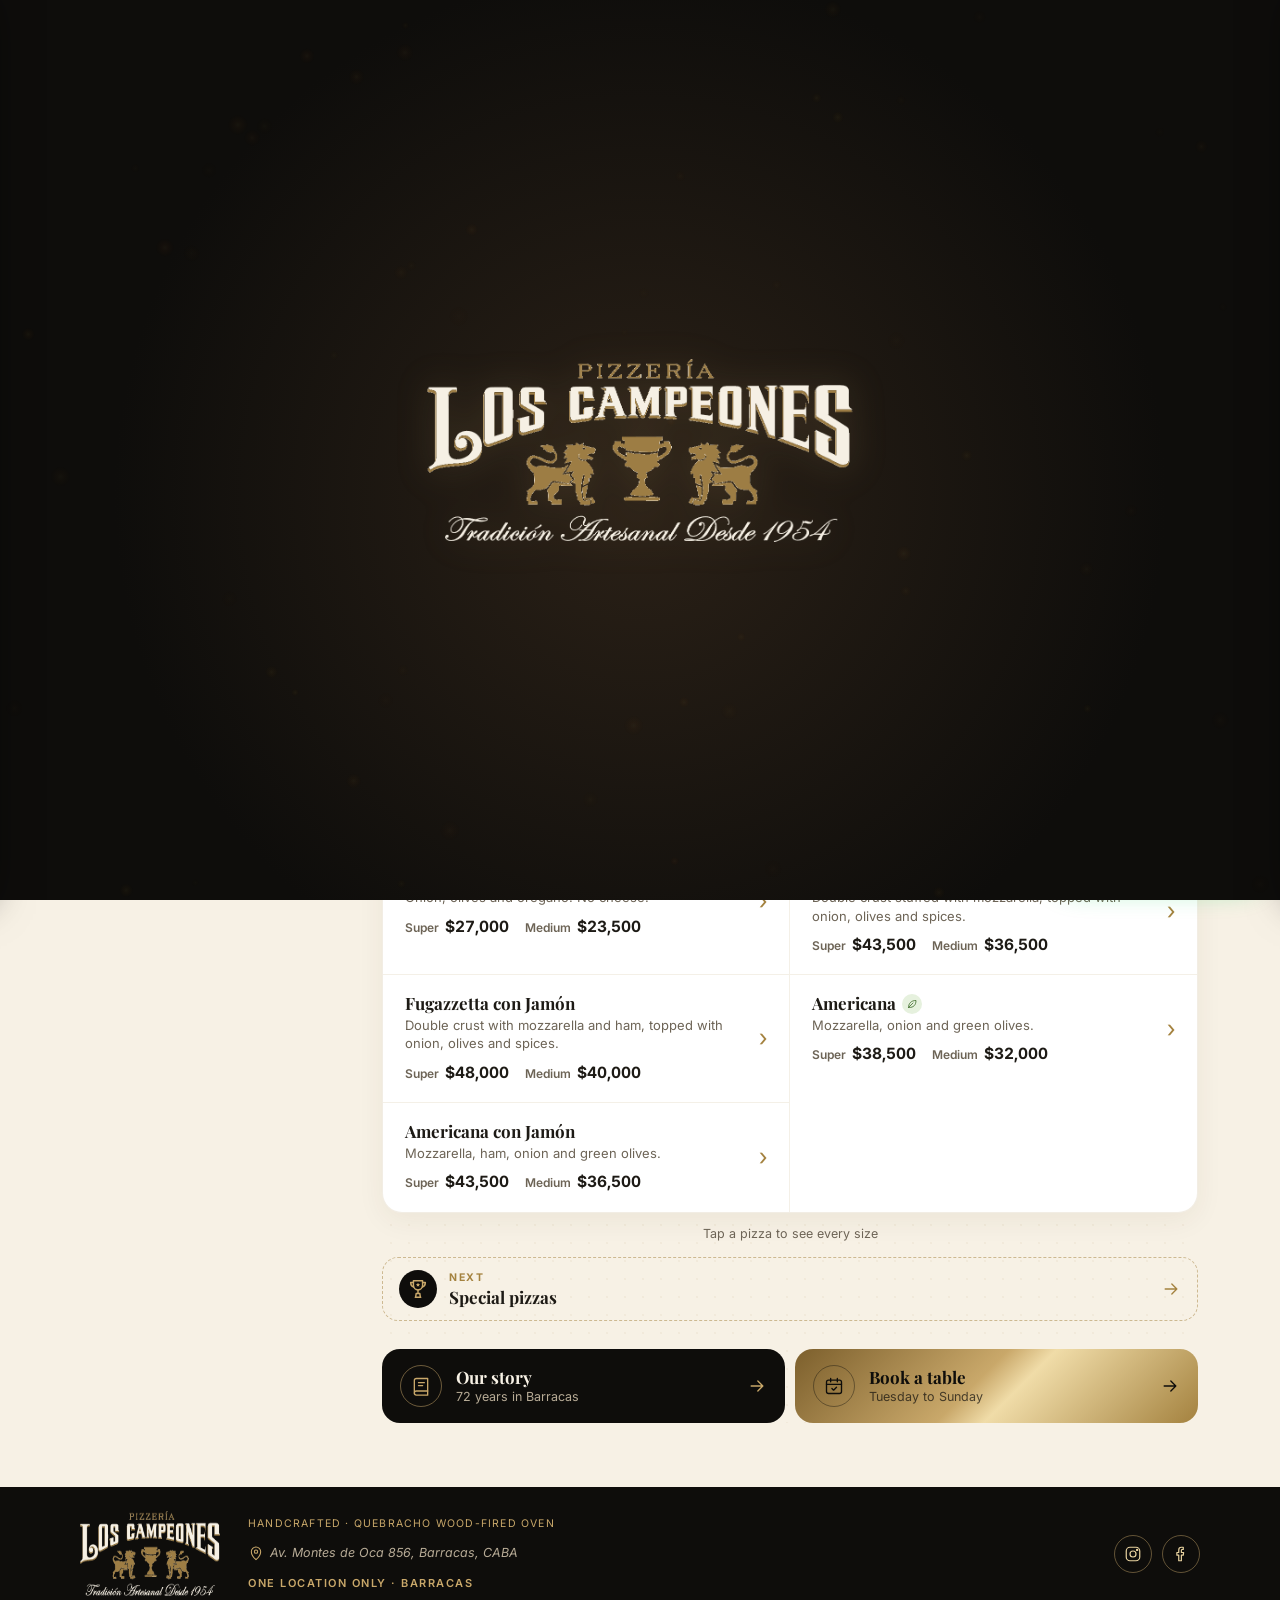
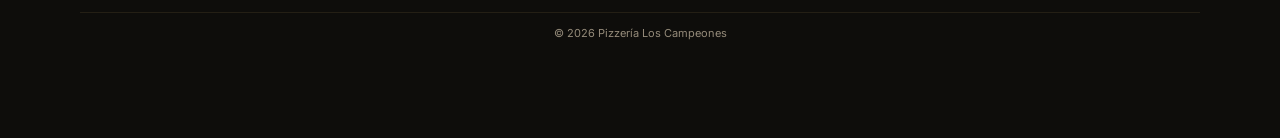
==== commit 30c8c105: "v16" ====
--- a/index.html
+++ b/index.html
@@ -84,7 +84,8 @@
   <div id="splash" class="splash" aria-hidden="true">
     <canvas class="ember-canvas" data-embers="strong"></canvas>
     <div class="shine-logo">
-      <img src="img/logo-negativo.png" alt="" width="420" height="189" />
+      <img src="img/logo-splash.png" alt="" width="420" height="197" />
+      <img class="shine-img" src="img/logo-splash.png" alt="" width="420" height="197" />
       <span class="shine"></span>
     </div>
   </div>
@@ -120,6 +121,7 @@
 
       <main class="menu-panel" id="main">
         <h1 class="sr-only" data-i18n="h1">Pizzería Los Campeones · Carta</h1>
+        <div class="g-badge-wrap" id="g-badge" hidden></div>
         <div class="subcats" id="subcats" role="tablist"></div>
         <div class="panel" id="panel" role="tabpanel" aria-live="polite">
           <header class="panel-head">
--- a/css/styles.css
+++ b/css/styles.css
@@ -1486,3 +1486,231 @@
 /* Salón: los tamaños son solo informativos, no se pueden seleccionar */
 .mode-salon .sp { pointer-events: none; user-select: none; }
 .mode-salon .sp.on { border-color: rgba(164,130,63,.25); background: transparent; box-shadow: none; }
+
+/* =====================================================================
+   v14 · Brillo del logo solo sobre el dibujo (sin rectángulo)
+   ===================================================================== */
+.splash .shine-logo { isolation: auto; overflow: visible; }
+.splash .shine {
+  transform: none; mix-blend-mode: normal;
+  background: linear-gradient(105deg, transparent 42%, rgba(255, 240, 200, .95) 50%, transparent 58%) no-repeat;
+  background-size: 300% 100%; background-position: 150% 0;
+  -webkit-mask: url(../img/logo-splash.png) center / 100% 100% no-repeat;
+          mask: url(../img/logo-splash.png) center / 100% 100% no-repeat;
+  animation: shineMask .95s .75s var(--ease) forwards;
+}
+@keyframes shineMask { from { background-position: 150% 0; } to { background-position: -50% 0; } }
+
+/* =====================================================================
+   v14 · CONTACTO · PREFIJOS · REDES · RESEÑAS · VALIDACIÓN
+   ===================================================================== */
+.splash .shine-logo { width: min(440px, 82vw); }
+
+/* ---- Barra de abajo con 5 botones: más aire para no tocar el equivocado ---- */
+.bottom-nav.bn-5 a { font-size: 10.5px; gap: 3px; padding: 0 2px; min-width: 0; }
+.bottom-nav.bn-5 .nav-ico { width: 21px; height: 21px; }
+.bottom-nav.bn-5 a span:last-child { white-space: nowrap; overflow: hidden; text-overflow: ellipsis; max-width: 100%; }
+.bottom-nav a { -webkit-tap-highlight-color: transparent; }
+.bottom-nav a:active { background: rgba(201,168,106,.1); }
+@media (max-width: 359px) { .bottom-nav.bn-5 a { font-size: 9.5px; } .bottom-nav.bn-5 .nav-ico { width: 19px; height: 19px; } }
+
+/* ---- Pie: dorado suave + redes ---- */
+.footer-small { font-weight: 600; color: var(--gold-2); font-size: 12px; letter-spacing: 1.5px; text-transform: uppercase; }
+.footer-social { display: flex; justify-content: center; gap: 14px; margin-top: 22px; }
+.footer-social a {
+  width: 46px; height: 46px; padding: 12px; border-radius: 50%; display: grid; place-items: center;
+  border: 1px solid rgba(201,168,106,.45); color: var(--gold-3); transition: background .2s, color .2s, transform .2s;
+}
+.footer-social a:hover { background: var(--gold-grad); color: var(--black); transform: translateY(-2px); }
+.footer-social svg { width: 100%; height: 100%; }
+.footer-copy { margin-top: 16px; font-size: 12px; color: var(--muted-dark); opacity: .8; }
+
+/* ---- Página Contacto ---- */
+.contact-main { width: min(960px, 100%); margin: 0 auto; padding: 24px 16px 60px; }
+.quick-actions { display: grid; grid-template-columns: repeat(3, 1fr); gap: 10px; margin-bottom: 18px; }
+.qa {
+  display: flex; flex-direction: column; align-items: center; justify-content: center; gap: 6px; min-height: 84px; padding: 10px 6px;
+  border-radius: 18px; background: var(--black); color: var(--cream); font-weight: 600; font-size: 14px; text-align: center;
+  box-shadow: 0 8px 22px rgba(14,13,11,.18); transition: transform .15s;
+}
+.qa:active { transform: scale(.97); }
+.qa-ico { width: 26px; height: 26px; color: var(--gold-2); }
+.qa-wa { background: var(--wa); color: #fff; }
+.qa-wa .qa-ico { color: #fff; }
+.contact-grid { display: grid; gap: 12px; }
+.contact-grid .info-card h2 { display: flex; align-items: center; gap: 8px; font: 700 18px var(--serif); margin-bottom: 10px; }
+.contact-grid .info-card h2 [data-icon] { width: 22px; height: 22px; color: var(--gold); }
+.contact-grid .c-sub { margin-top: 16px; }
+.c-note { font-size: 12px; font-weight: 600; letter-spacing: 1.5px; text-transform: uppercase; color: var(--gold); margin-top: 4px; }
+.map-wrap { margin-top: 12px; border-radius: 14px; overflow: hidden; aspect-ratio: 16 / 10; background: var(--paper); border: 1px solid rgba(164,130,63,.2); }
+.map-wrap iframe { width: 100%; height: 100%; border: 0; display: block; }
+.c-status { margin-top: 12px; }
+.c-list { list-style: none; }
+.c-list a { display: flex; align-items: center; gap: 10px; padding: 9px 0; font-weight: 600; font-variant-numeric: tabular-nums; }
+.c-list li + li { border-top: 1px dashed rgba(164,130,63,.25); }
+.c-list svg { width: 16px; height: 16px; color: var(--gold); }
+.c-book { margin-top: 16px; }
+.mode-salon .c-book { display: none !important; }
+@media (min-width: 760px) {
+  .contact-grid { grid-template-columns: 1.4fr 1fr; }
+  .contact-grid .c-where { grid-row: span 3; }
+}
+
+/* ---- Selector de prefijo con banderas ---- */
+.cc-picker { position: relative; flex: none; display: flex; gap: 6px; }
+.cc-btn { width: auto; min-width: 96px; display: flex; align-items: center; gap: 8px; cursor: pointer; padding: 0 12px; }
+.cc-btn i { font-style: normal; font-size: 11px; opacity: .6; margin-inline-start: auto; }
+.cc-flag { width: 24px; height: 16px; border-radius: 3px; overflow: hidden; flex: none; box-shadow: 0 0 0 1px rgba(0,0,0,.08); display: block; }
+.cc-flag svg { width: 100%; height: 100%; display: block; }
+.cc-custom { width: 72px; text-align: center; }
+.cc-menu {
+  position: absolute; top: calc(100% + 6px); left: 0; z-index: 20; width: 260px; max-height: 300px; overflow: auto; list-style: none;
+  background: var(--white); border-radius: 14px; padding: 6px; box-shadow: 0 16px 40px rgba(0,0,0,.2);
+  opacity: 0; transform: translateY(-6px); pointer-events: none; transition: all .18s var(--ease);
+}
+.cc-picker.open .cc-menu { opacity: 1; transform: none; pointer-events: auto; }
+.cc-menu li { display: flex; align-items: center; gap: 10px; padding: 10px; border-radius: 10px; cursor: pointer; font-size: 14.5px; }
+.cc-menu li:hover { background: var(--cream); }
+.cc-menu li.on { background: var(--gold-soft); }
+.cc-name { flex: 1; }
+.cc-menu b { font-variant-numeric: tabular-nums; color: var(--muted); font-weight: 600; }
+.phone-row { flex-wrap: nowrap; }
+.phone-row #f-phone { min-width: 0; }
+@media (max-width: 380px) { .cc-btn { min-width: 84px; padding: 0 8px; gap: 6px; } .cc-custom { width: 60px; } }
+
+/* ---- Campos obligatorios del pedido ---- */
+.req { color: var(--red); font-style: normal; }
+.cart-field.error .input { border-color: var(--red); box-shadow: 0 0 0 3px rgba(200,16,46,.12); }
+.req-msg { display: block; margin-top: 4px; font-size: 12px; font-style: normal; font-weight: 600; color: var(--red); }
+
+/* ---- Reseñas ---- */
+.reviews { margin: 8px 0 44px; }
+.rv-sub { margin: -8px 0 16px; color: var(--muted); font-size: 14px; }
+.rv-fallback { color: var(--muted); margin-bottom: 14px; }
+.stars {
+  --pct: calc(var(--r) / 5 * 100%); display: inline-block; font-size: 15px; letter-spacing: 2px; line-height: 1;
+  background: linear-gradient(90deg, #f5b301 var(--pct), #d9d2c3 var(--pct)); -webkit-background-clip: text; background-clip: text; color: transparent;
+}
+.rv-summary { display: flex; align-items: center; gap: 14px; padding: 16px 18px; border-radius: 18px; background: var(--black); color: var(--cream); margin-bottom: 14px; }
+.rv-score { font: 800 40px/1 var(--serif); color: var(--gold-3); }
+.rv-summary .stars { font-size: 20px; }
+.rv-summary small { display: flex; align-items: center; gap: 6px; margin-top: 4px; font-size: 13px; color: var(--muted-dark); }
+.rv-summary small svg { width: 14px; height: 14px; }
+.rv-list { display: grid; gap: 10px; margin-bottom: 16px; }
+.rv-card { background: var(--white); border-radius: 16px; padding: 16px; border: 1px solid rgba(164,130,63,.15); }
+.rv-card header { display: flex; align-items: center; gap: 10px; margin-bottom: 8px; }
+.rv-card img, .rv-avatar { width: 38px; height: 38px; border-radius: 50%; object-fit: cover; flex: none; }
+.rv-avatar { display: grid; place-items: center; background: var(--gold-soft); color: var(--gold); font-weight: 700; }
+.rv-card header b { display: block; font-size: 14.5px; }
+.rv-card header small { color: var(--muted); font-size: 12px; }
+.rv-card p { margin-top: 6px; font-size: 14.5px; color: var(--ink); display: -webkit-box; -webkit-line-clamp: 6; -webkit-box-orient: vertical; overflow: hidden; }
+.rv-actions { display: flex; flex-wrap: wrap; gap: 10px; }
+.rv-actions .btn { flex: 1 1 200px; }
+.rv-actions svg { width: 18px; height: 18px; }
+.btn-outline-dark { background: var(--white); color: var(--ink); border: 1.5px solid rgba(164,130,63,.4); }
+@media (min-width: 760px) { .rv-list { grid-template-columns: 1fr 1fr; } }
+
+/* ---- Sello de Google en la carta ---- */
+.g-badge-wrap { display: flex; justify-content: center; margin: 0 0 12px; }
+.g-badge-wrap[hidden] { display: none; }
+.g-badge {
+  display: inline-flex; align-items: center; gap: 7px; padding: 7px 14px; border-radius: 999px;
+  background: var(--white); border: 1px solid rgba(164,130,63,.25); box-shadow: 0 3px 10px rgba(60,45,20,.06);
+  font-size: 12.5px; color: var(--muted);
+}
+.g-badge svg { width: 16px; height: 16px; }
+.g-badge b { font-size: 14px; color: var(--ink); }
+.g-badge .stars { font-size: 12px; }
+.g-badge i { font-style: normal; color: var(--gold); font-size: 16px; }
+@media (max-width: 380px) { .g-badge .stars { display: none; } }
+.bottom-nav.bn-5 { grid-template-columns: repeat(5, 1fr); }
+.cc-picker.is-other .cc-btn { min-width: 0; }
+.cc-picker.is-other .cc-btn span:not(.cc-flag) { display: none; }
+.phone-row #f-phone { flex: 1 1 auto; width: auto; }
+@media (max-width: 359px) { .sign-board { padding: 4px 7px 3px; } .sign-board b { font-size: 9.5px; letter-spacing: 1px; } .topbar { gap: 6px; } }
+.info-card .c-list a { display: flex; }
+
+/* =====================================================================
+   v16 · Brillo más visible (sin rectángulo) · Acceso a Contacto · Pie compacto
+   ===================================================================== */
+/* Brillo: banda más ancha y más lenta, sólo sobre el dibujo del logo */
+.splash .shine {
+  background: linear-gradient(105deg, transparent 30%, rgba(255, 232, 170, .55) 42%, rgba(255, 246, 215, 1) 50%, rgba(255, 232, 170, .55) 58%, transparent 70%) no-repeat;
+  background-size: 260% 100%;
+  animation: shineMask 1.5s .55s cubic-bezier(.45, .05, .35, 1) forwards;
+}
+.splash .shine-logo img { filter: drop-shadow(0 0 18px rgba(201, 168, 106, .18)); }
+
+/* Historia → Contacto */
+.visit-legacy[hidden] { display: none !important; }
+.visit-cta {
+  display: flex; align-items: center; gap: 14px; margin: 8px 0 44px; padding: 18px;
+  border-radius: 20px; background: var(--black); color: var(--cream);
+  box-shadow: 0 10px 28px rgba(14,13,11,.18); transition: transform .2s var(--ease);
+}
+.visit-cta:hover { transform: translateY(-2px); }
+.vc-ico { width: 46px; height: 46px; padding: 11px; border-radius: 50%; border: 1px solid rgba(201,168,106,.5); color: var(--gold-2); flex: none; }
+.vc-text { flex: 1; min-width: 0; }
+.vc-text b { display: block; font: 700 17px/1.25 var(--serif); }
+.vc-text small { display: block; margin-top: 3px; font-size: 13px; color: var(--muted-dark); }
+.vc-btn {
+  display: inline-flex; align-items: center; gap: 6px; flex: none; padding: 10px 14px; border-radius: 999px;
+  background: var(--gold-grad); color: var(--black); font-weight: 700; font-size: 13.5px; white-space: nowrap;
+}
+.vc-btn [data-icon] { width: 16px; height: 16px; }
+@media (max-width: 480px) {
+  .visit-cta { flex-wrap: wrap; }
+  .vc-btn { width: 100%; justify-content: center; padding: 12px; }
+}
+
+/* Pie más compacto (mismo contenido, menos alto) */
+.footer { padding: 22px 16px 26px; }
+.footer-filete { width: 140px; margin: 0 auto 10px; }
+.footer-logo { width: 128px; margin: 0 auto 8px; }
+.footer-note { font-size: 10.5px; letter-spacing: 1.2px; line-height: 1.5; }
+.footer-addr { margin-top: 6px; font-size: 12.5px; }
+.footer-small { margin-top: 4px; font-size: 11px; }
+.footer-social { gap: 10px; margin-top: 12px; }
+.footer-social a { width: 38px; height: 38px; padding: 9px; }
+.footer-copy { margin-top: 10px; font-size: 11px; }
+@media (min-width: 900px) {
+  .footer {
+    display: grid; grid-template-columns: auto 1fr auto; grid-template-areas:
+      "logo note social" "logo addr social" "logo small social" "copy copy copy";
+    align-items: center; column-gap: 28px; row-gap: 2px; text-align: left;
+    padding: 24px max(32px, calc((100% - 1120px) / 2)) 96px;
+  }
+  .footer-filete { display: none; }
+  .footer-logo { grid-area: logo; margin: 0; width: 140px; }
+  .footer-note { grid-area: note; }
+  .footer-addr { grid-area: addr; justify-content: flex-start; margin: 0; }
+  .footer-small { grid-area: small; margin: 0; }
+  .footer-social { grid-area: social; margin: 0; }
+  .footer-copy { grid-area: copy; margin-top: 14px; padding-top: 12px; border-top: 1px solid rgba(201,168,106,.15); text-align: center; }
+}
+@media (max-width: 899px) {
+  .footer-filete { width: 110px; margin-bottom: 8px; }
+  .footer-logo { width: 112px; }
+  .footer-note { font-size: 10px; }
+  .footer-social { margin-top: 10px; }
+  .footer-copy { margin-top: 8px; }
+}
+/* Brillo = copia iluminada del mismo logo, revelada por una franja que viaja.
+   Como es el propio logo, el brillo nunca sale de su dibujo (no hay rectángulo). */
+.splash .shine { display: none; }
+.splash .shine-img {
+  position: absolute; inset: 0; width: 100%; height: 100%; pointer-events: none;
+  filter: brightness(1.9) saturate(1.3) drop-shadow(0 0 6px rgba(255, 220, 150, .7));
+  -webkit-mask-image: linear-gradient(105deg, transparent 38%, #000 47%, #000 53%, transparent 62%);
+          mask-image: linear-gradient(105deg, transparent 38%, #000 47%, #000 53%, transparent 62%);
+  -webkit-mask-size: 300% 100%; mask-size: 300% 100%;
+  -webkit-mask-repeat: no-repeat; mask-repeat: no-repeat;
+  -webkit-mask-position: 100% 0; mask-position: 100% 0;
+  animation: shineSweep 1.5s .55s cubic-bezier(.45, .05, .35, 1) forwards;
+}
+@keyframes shineSweep {
+  from { -webkit-mask-position: 100% 0; mask-position: 100% 0; }
+  to   { -webkit-mask-position: 0% 0;   mask-position: 0% 0; }
+}
+@media (prefers-reduced-motion: reduce) { .splash .shine-img { display: none; } }
+.splash .shine-logo img.shine-img { filter: brightness(2) saturate(1.5) drop-shadow(0 0 5px rgba(255, 214, 130, .85)); }
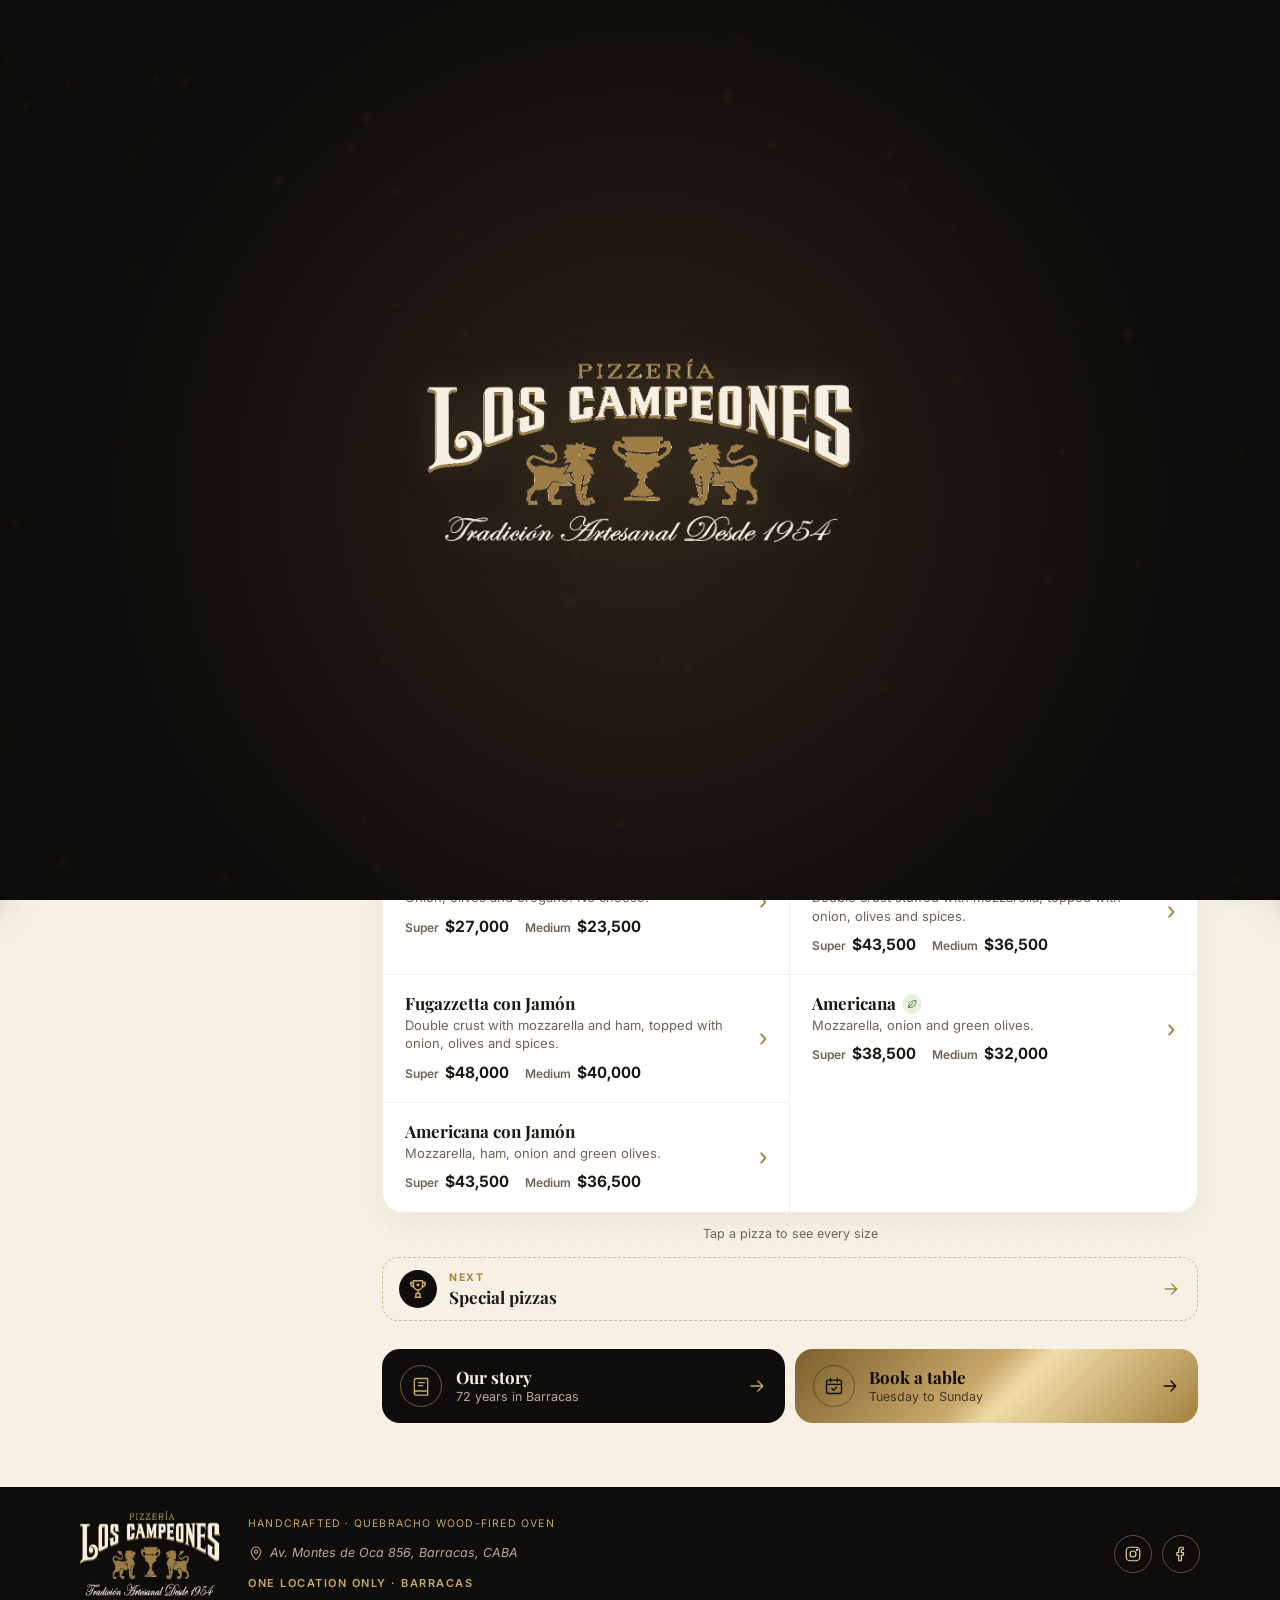
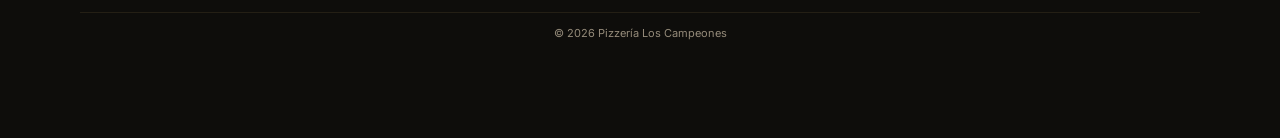
==== commit 49cc469f: "Ajustes de la revisión: pestañas, reservas, moneda, WhatsApp, toque y fuentes - Pestañas del celular" ====
--- a/index.html
+++ b/index.html
@@ -30,7 +30,10 @@
 
   <link rel="preconnect" href="https://fonts.googleapis.com" />
   <link rel="preconnect" href="https://fonts.gstatic.com" crossorigin />
-  <link href="https://fonts.googleapis.com/css2?family=Playfair+Display:wght@600;700;800&family=Pinyon+Script&family=Inter:wght@400;500;600;700&display=swap" rel="stylesheet" />
+  <!-- Fuentes sin bloquear la primera pantalla -->
+  <link rel="preload" as="style" href="https://fonts.googleapis.com/css2?family=Playfair+Display:wght@600;700;800&family=Pinyon+Script&family=Inter:wght@400;500;600;700&display=swap" />
+  <link rel="stylesheet" href="https://fonts.googleapis.com/css2?family=Playfair+Display:wght@600;700;800&family=Pinyon+Script&family=Inter:wght@400;500;600;700&display=swap" media="print" onload="this.media='all'" />
+  <noscript><link rel="stylesheet" href="https://fonts.googleapis.com/css2?family=Playfair+Display:wght@600;700;800&family=Pinyon+Script&family=Inter:wght@400;500;600;700&display=swap" /></noscript>
   <link rel="stylesheet" href="css/styles.css" />
 
   <!-- Datos estructurados para Google (ficha del restaurante) -->
@@ -98,12 +101,6 @@
     <p class="lang-title" id="lang-title"></p>
     <div class="lang-options" id="lang-options"></div>
   </section>
-
-  <div id="doors" class="doors" aria-hidden="true">
-    <div class="door door-l"><span class="door-frame"></span><span class="door-filete" data-filete></span></div>
-    <div class="door door-r"><span class="door-frame"></span><span class="door-filete" data-filete></span></div>
-    <img class="doors-logo" src="img/logo-negativo.png" alt="" width="320" height="144" />
-  </div>
 
   <!-- Brasas delicadas de fondo en la carta -->
   <canvas class="ember-canvas ember-bg" data-embers="soft" aria-hidden="true"></canvas>
--- a/css/styles.css
+++ b/css/styles.css
@@ -145,7 +145,7 @@
 .lang-opt.picked .lang-flag { animation: wave .7s ease-in-out; }
 
 .lang-cup {
-  position: absolute !important; right: 14px; top: 50%; width: 46px; height: 46px;
+  position: absolute !important; right: 14px; top: calc(50% + 6px); width: 40px; height: 40px;
   transform: translateY(-50%) scale(.4); opacity: 0;
   transition: transform .45s var(--ease), opacity .3s;
 }
@@ -164,8 +164,8 @@
 .lang-opt.full .trophy { animation: cupPop .45s var(--ease); }
 
 /* tres estrellas (★★★) que aparecen al llenarse */
-.cup-stars { position: absolute; left: 50%; top: -14px; display: flex; gap: 2px; transform: translateX(-50%); }
-.cup-stars svg { width: 10px; height: 10px; color: var(--black); opacity: 0; transform: scale(0) translateY(6px); }
+.cup-stars { position: absolute; left: 50%; top: -12px; display: flex; gap: 3px; transform: translateX(-50%); }
+.cup-stars svg { width: 10px; height: 10px; color: var(--black); opacity: 0; transform: scale(0) translateY(6px); filter: drop-shadow(0 0 2px rgba(255,236,190,.7)); }
 .lang-opt.full .cup-stars svg { animation: starPop .4s var(--ease) forwards; }
 .lang-opt.full .cup-stars svg:nth-child(2) { animation-delay: .08s; }
 .lang-opt.full .cup-stars svg:nth-child(3) { animation-delay: .16s; }
@@ -1143,42 +1143,11 @@
 .lang-screen.landed .lang-title { animation-delay: .44s; }
 .lang-screen.landed .lang-opt { animation-delay: calc(.5s + var(--i) * .07s); }
 
-/* ---- Idiomas → carta: puertas con fileteado ---- */
-.doors { position: fixed; inset: 0; z-index: 95; pointer-events: none; visibility: hidden; }
-.doors.closing, .doors.closed, .doors.opening { visibility: visible; pointer-events: auto; }
-.door {
-  position: absolute; top: 0; bottom: 0; width: 50.5%; overflow: hidden;
-  background: radial-gradient(circle at 50% 45%, #2b2117 0%, var(--black) 75%);
-  transition: transform .4s cubic-bezier(.6,0,.3,1);
-}
-.door-l { left: 0; transform: translateX(-102%); border-right: 1px solid rgba(201,168,106,.6); }
-.door-r { right: 0; transform: translateX(102%); border-left: 1px solid rgba(201,168,106,.6); }
-.doors.closing .door, .doors.closed .door { transform: none; }
-.doors.opening .door { transition-duration: .65s; transition-timing-function: cubic-bezier(.5,0,.2,1); }
-.doors.opening .door-l { transform: translateX(-102%); }
-.doors.opening .door-r { transform: translateX(102%); }
+/* ---- Marco y fileteado de las puertas (los usa .gate) ---- */
 .door-frame { position: absolute; inset: 18px 14px; border: 1.5px solid rgba(201,168,106,.45); border-radius: 14px; }
 .door-frame::after { content: ""; position: absolute; inset: 8px; border: 1px solid rgba(201,168,106,.25); border-radius: 10px; }
-.door-l .door-frame { right: 10px; }
-.door-r .door-frame { left: 10px; }
 .door-filete { position: absolute; left: 50%; width: 70%; color: var(--gold); opacity: .45; transform: translateX(-50%); }
 .door-filete { top: 16%; }
-.door::after { /* manija */
-  content: ""; position: absolute; top: 50%; width: 5px; height: 64px; margin-top: -32px; border-radius: 3px;
-  background: var(--gold-grad); box-shadow: 0 0 12px rgba(201,168,106,.5);
-}
-.door-l::after { right: 18px; }
-.door-r::after { left: 18px; }
-.doors-logo {
-  position: fixed; left: 50%; top: 50%; width: min(320px, 72vw); z-index: 2;
-  transform: translate(-50%, -50%) scale(.8); opacity: 0;
-  filter: drop-shadow(0 0 18px rgba(201,168,106,.35));
-  transition: opacity .3s .15s, transform .45s .15s var(--ease);
-}
-.doors.closing .doors-logo, .doors.closed .doors-logo, .doors.opening .doors-logo { opacity: 1; transform: translate(-50%, -50%) scale(1); }
-.doors.opening .doors-logo { transition: none; filter: none; }
-body.doors-run .top-logo img { opacity: 0; }
-body.doors-run .ember-bg { opacity: 0; }
 
 /* ---- Letra un poco más grande en celulares ---- */
 @media (max-width: 480px) {
@@ -1714,3 +1683,33 @@
 }
 @media (prefers-reduced-motion: reduce) { .splash .shine-img { display: none; } }
 .splash .shine-logo img.shine-img { filter: brightness(2) saturate(1.5) drop-shadow(0 0 5px rgba(255, 214, 130, .85)); }
+
+/* =====================================================================
+   v17 · AJUSTES DE REVISIÓN (sin cambios de estética)
+   ===================================================================== */
+/* Pestañas del celular: íconos y primer renglón alineados aunque un nombre
+   ocupe dos líneas ("Bebidas y postres") */
+@media (max-width: 1023px) {
+  .cats-track > .cat, .cats-track > :first-child, .cats-track > :last-child { justify-content: flex-start; padding-top: 9px; }
+}
+
+/* Reservas: el aviso de horarios ocupa todo el ancho de la grilla */
+.times .hint { grid-column: 1 / -1; margin-top: 0; }
+
+/* WhatsApp flotante en computadora: donde el botón completo taparía la carta
+   queda como círculo, y se despliega al pasar el mouse */
+@media (min-width: 900px) and (max-width: 1699px) {
+  .wa-float { padding: 0 15px; gap: 0; }
+  .wa-label { max-width: 0; opacity: 0; }
+}
+@media (min-width: 900px) and (hover: hover) {
+  body.page-menu .wa-float:hover, body.page-menu .wa-float:focus-visible { padding: 0 20px 0 16px; gap: 8px; }
+  body.page-menu .wa-float:hover .wa-label, body.page-menu .wa-float:focus-visible .wa-label { max-width: 200px; opacity: 1; }
+}
+
+/* Áreas de toque de al menos 44 px sin cambiar cómo se ven los botones */
+.switch::after { content: ""; position: absolute; inset: -6px -4px; }
+.cart-close { position: relative; }
+.cart-close::after, .sheet-close::after { content: ""; position: absolute; inset: -4px; border-radius: 50%; }
+.footer-social a { position: relative; }
+.footer-social a::after { content: ""; position: absolute; inset: -4px; border-radius: 50%; }
